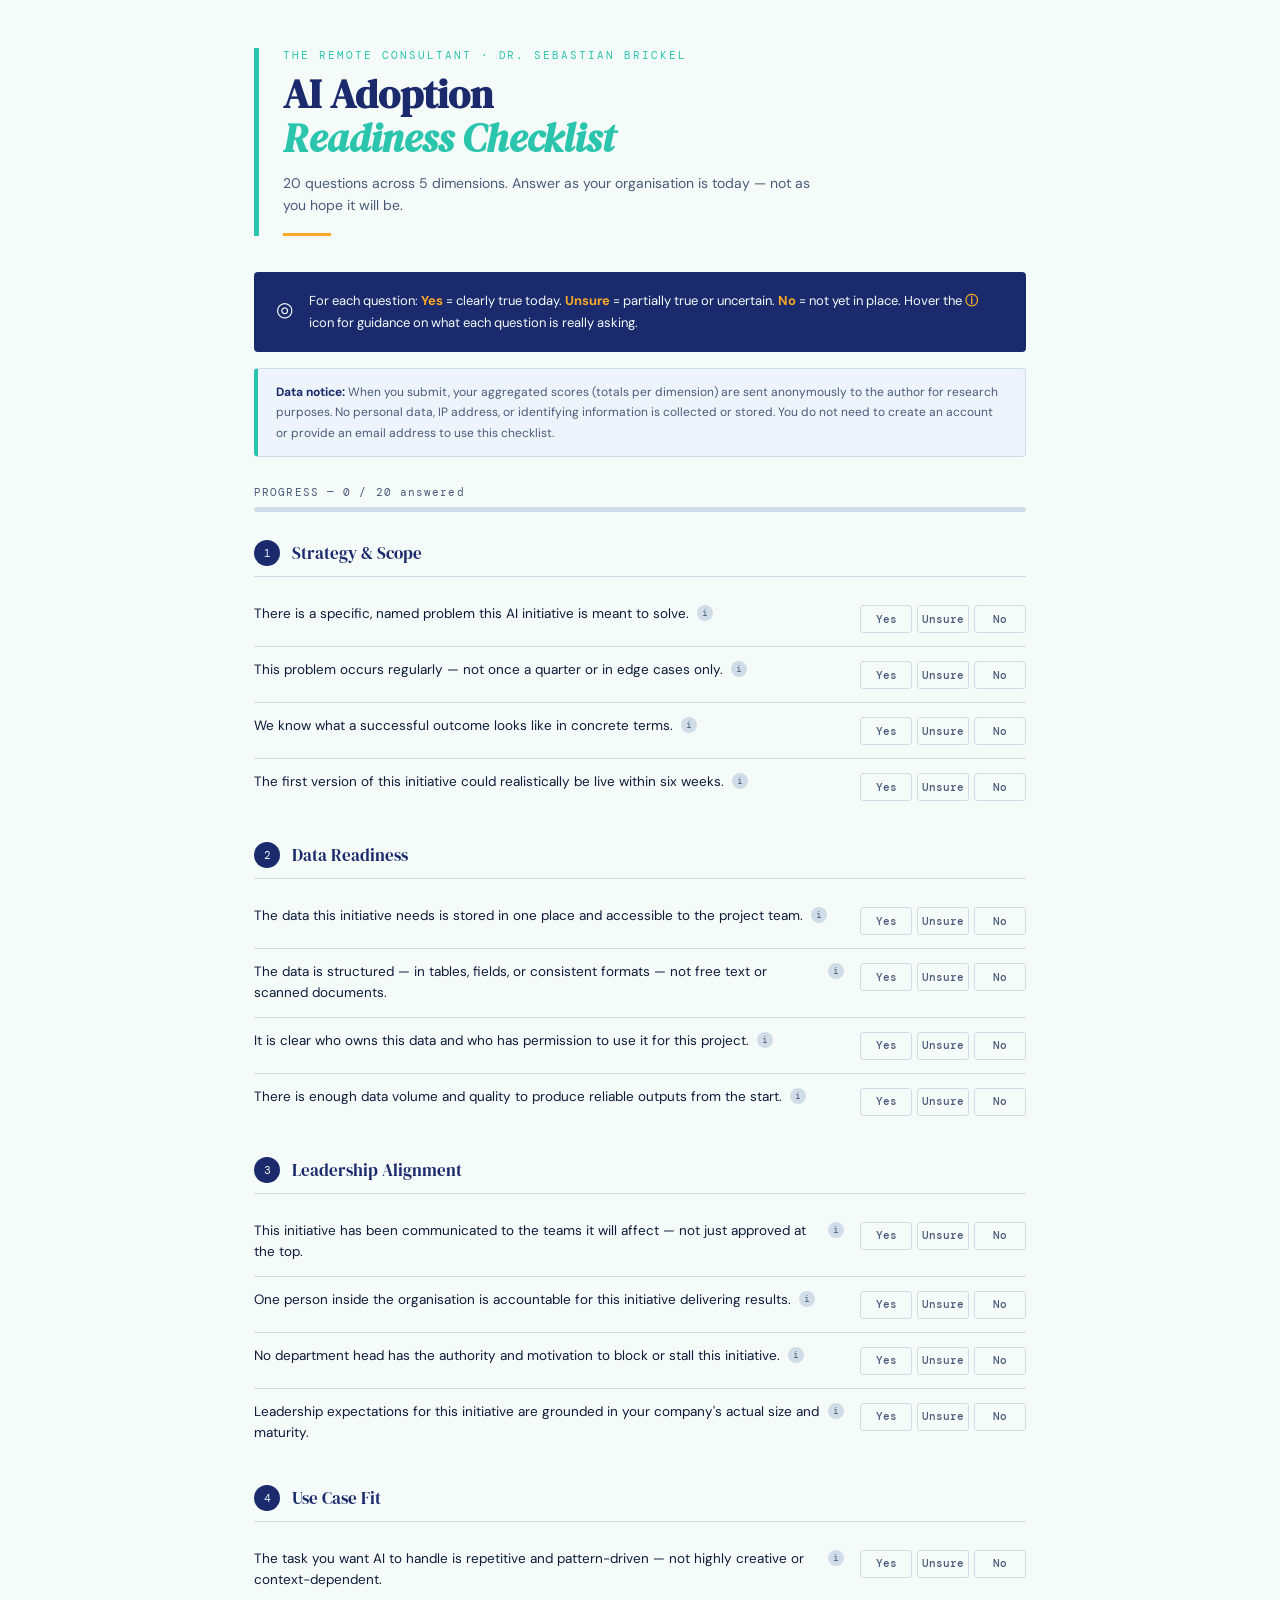
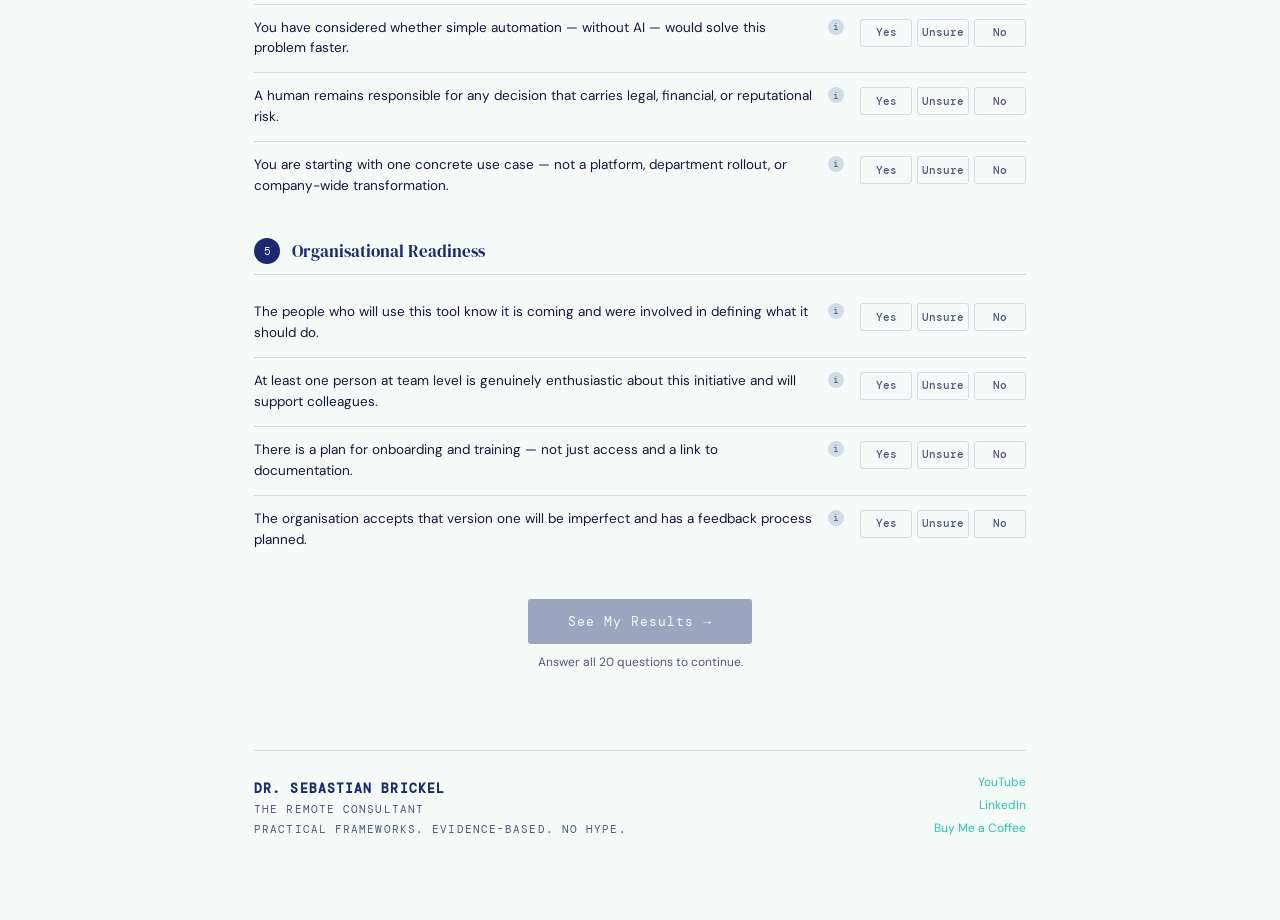
==== checklist.html @ 0814e057 "Update WORKER_URL to point to the deployed worker" ====
<!DOCTYPE html>
<html lang="en">
<head>
<meta charset="UTF-8">
<meta name="viewport" content="width=device-width, initial-scale=1.0">
<title>AI Adoption Readiness Checklist — The Remote Consultant</title>
<link href="https://fonts.googleapis.com/css2?family=DM+Serif+Display:ital@0;1&family=DM+Mono:wght@400;500&family=DM+Sans:wght@300;400;500&display=swap" rel="stylesheet">
<style>
  :root {
    --navy:  #1a2a6c;
    --teal:  #2bc4ad;
    --amber: #f9a826;
    --light: #f5fbf9;
    --ink:   #0f1a3a;
    --mid:   #4a5a7a;
    --rule:  #d0dde8;
  }
  * { box-sizing: border-box; margin: 0; padding: 0; }
  body { font-family: 'DM Sans', sans-serif; background: var(--light); color: var(--ink); min-height: 100vh; }

  .page { max-width: 820px; margin: 0 auto; padding: 48px 24px 80px; }

  header { border-left: 5px solid var(--teal); padding-left: 24px; margin-bottom: 36px; }
  .brand-line { font-family: 'DM Mono', monospace; font-size: 11px; letter-spacing: 0.18em; text-transform: uppercase; color: var(--teal); margin-bottom: 10px; }
  header h1 { font-family: 'DM Serif Display', serif; font-size: clamp(26px, 5vw, 40px); line-height: 1.1; color: var(--navy); margin-bottom: 12px; }
  header h1 em { font-style: italic; color: var(--teal); }
  .subtitle { font-size: 14px; color: var(--mid); line-height: 1.6; max-width: 540px; }
  .header-rule { width: 48px; height: 3px; background: var(--amber); margin-top: 16px; }

  .instructions { background: var(--navy); color: var(--light); border-radius: 4px; padding: 18px 22px; margin-bottom: 16px; font-size: 13px; line-height: 1.7; display: flex; gap: 16px; align-items: flex-start; }
  .instructions .icon { font-size: 20px; flex-shrink: 0; margin-top: 2px; }
  .instructions strong { color: var(--amber); }

  /* Privacy notice */
  .privacy-notice { background: #eef4fb; border: 1px solid var(--rule); border-left: 4px solid var(--teal); border-radius: 4px; padding: 13px 18px; margin-bottom: 28px; font-size: 12px; line-height: 1.7; color: var(--mid); }
  .privacy-notice strong { color: var(--navy); font-size: 12px; }

  .section { margin-bottom: 28px; }
  .section-header { display: flex; align-items: center; gap: 12px; margin-bottom: 14px; padding-bottom: 10px; border-bottom: 1.5px solid var(--rule); }
  .section-number { font-family: 'DM Mono', monospace; font-size: 11px; color: var(--light); background: var(--navy); width: 26px; height: 26px; border-radius: 50%; display: flex; align-items: center; justify-content: center; flex-shrink: 0; }
  .section-title { font-family: 'DM Serif Display', serif; font-size: 17px; color: var(--navy); }

  .item { display: grid; grid-template-columns: 1fr auto; align-items: start; gap: 12px 16px; padding: 13px 0; border-bottom: 1px solid var(--rule); }
  .item:last-child { border-bottom: none; }

  .item-text { font-size: 13.5px; line-height: 1.55; color: var(--ink); display: flex; align-items: flex-start; gap: 8px; }

  .tip-wrap { position: relative; display: inline-flex; flex-shrink: 0; margin-top: 1px; }
  .tip-icon { width: 16px; height: 16px; border-radius: 50%; background: var(--rule); color: var(--mid); font-size: 10px; font-family: 'DM Mono', monospace; display: flex; align-items: center; justify-content: center; cursor: default; flex-shrink: 0; transition: background 0.15s; }
  .tip-icon:hover { background: var(--teal); color: white; }
  .tip-box { display: none; position: absolute; left: 22px; top: -4px; width: 240px; background: var(--ink); color: var(--light); font-size: 12px; line-height: 1.6; padding: 10px 13px; border-radius: 4px; z-index: 10; box-shadow: 0 4px 16px rgba(0,0,0,0.2); }
  .tip-box::before { content: ''; position: absolute; left: -5px; top: 8px; border-width: 5px 5px 5px 0; border-style: solid; border-color: transparent var(--ink) transparent transparent; }
  .tip-wrap:hover .tip-box { display: block; }

  .choice-group { display: flex; gap: 5px; flex-shrink: 0; padding-top: 1px; }
  input[type="radio"] { display: none; }
  .choice-label { display: flex; align-items: center; justify-content: center; width: 52px; height: 28px; border-radius: 3px; border: 1.5px solid var(--rule); cursor: pointer; font-family: 'DM Mono', monospace; font-size: 10.5px; font-weight: 500; color: var(--mid); transition: all 0.12s; user-select: none; }
  .choice-label:hover { border-color: var(--teal); color: var(--teal); }

  input.yes:checked  + .choice-label { background: #e8f8f5; border-color: var(--teal); color: var(--teal); }
  input.maybe:checked + .choice-label { background: #fff8e6; border-color: var(--amber); color: #b87a00; }
  input.no:checked   + .choice-label { background: #fdf0f0; border-color: #e05c5c; color: #c04040; }

  .progress-wrap { margin-bottom: 28px; }
  .progress-label { font-family: 'DM Mono', monospace; font-size: 11px; letter-spacing: 0.1em; color: var(--mid); margin-bottom: 8px; }
  .progress-bar-bg { height: 5px; background: var(--rule); border-radius: 3px; overflow: hidden; }
  .progress-bar { height: 100%; background: linear-gradient(90deg, var(--teal), var(--amber)); border-radius: 3px; transition: width 0.3s ease; width: 0%; }

  .submit-area { margin-top: 36px; text-align: center; }
  .submit-btn { background: var(--navy); color: var(--light); border: none; padding: 14px 40px; border-radius: 3px; font-family: 'DM Mono', monospace; font-size: 13px; letter-spacing: 0.08em; cursor: pointer; transition: background 0.15s; }
  .submit-btn:hover:not(:disabled) { background: var(--teal); }
  .submit-btn:disabled { opacity: 0.4; cursor: not-allowed; }
  .submit-note { font-size: 12px; color: var(--mid); margin-top: 10px; }

  /* Submission status */
  .status-msg { margin-top: 14px; font-size: 12px; font-family: 'DM Mono', monospace; min-height: 18px; }
  .status-msg.ok  { color: var(--teal); }
  .status-msg.err { color: #c04040; }

  footer { margin-top: 48px; padding-top: 20px; border-top: 1px solid var(--rule); display: flex; justify-content: space-between; align-items: flex-end; flex-wrap: wrap; gap: 16px; }
  .footer-brand { font-family: 'DM Mono', monospace; font-size: 11px; letter-spacing: 0.1em; text-transform: uppercase; color: var(--mid); line-height: 1.8; }
  .footer-brand strong { color: var(--navy); font-size: 13px; }
  .footer-links { font-size: 12px; color: var(--mid); text-align: right; line-height: 1.9; }
  .footer-links a { color: var(--teal); text-decoration: none; }
</style>
</head>
<body>
<div class="page">

  <header>
    <div class="brand-line">The Remote Consultant · Dr. Sebastian Brickel</div>
    <h1>AI Adoption<br><em>Readiness Checklist</em></h1>
    <p class="subtitle">20 questions across 5 dimensions. Answer as your organisation is today — not as you hope it will be.</p>
    <div class="header-rule"></div>
  </header>

  <div class="instructions">
    <div class="icon">◎</div>
    <div>
      For each question: <strong>Yes</strong> = clearly true today. <strong>Unsure</strong> = partially true or uncertain. <strong>No</strong> = not yet in place. Hover the <strong>ⓘ</strong> icon for guidance on what each question is really asking.
    </div>
  </div>

  <!-- PRIVACY NOTICE -->
  <div class="privacy-notice">
    <strong>Data notice:</strong> When you submit, your aggregated scores (totals per dimension) are sent anonymously to the author for research purposes. No personal data, IP address, or identifying information is collected or stored. You do not need to create an account or provide an email address to use this checklist.
  </div>

  <div class="progress-wrap">
    <div class="progress-label">PROGRESS — <span id="answered">0</span> / 20 answered</div>
    <div class="progress-bar-bg"><div class="progress-bar" id="prog-bar"></div></div>
  </div>

  <!-- SECTION 1 -->
  <div class="section">
    <div class="section-header">
      <div class="section-number">1</div>
      <div class="section-title">Strategy &amp; Scope</div>
    </div>

    <div class="item">
      <div class="item-text">
        <span>There is a specific, named problem this AI initiative is meant to solve.</span>
        <div class="tip-wrap"><div class="tip-icon">i</div><div class="tip-box">Can someone on your team write it in one sentence right now? If not, the problem is not yet defined — it is a direction. That is not enough to start.</div></div>
      </div>
      <div class="choice-group">
        <input type="radio" class="yes"   name="q0" id="q0y" value="2"><label class="choice-label" for="q0y">Yes</label>
        <input type="radio" class="maybe" name="q0" id="q0m" value="1"><label class="choice-label" for="q0m">Unsure</label>
        <input type="radio" class="no"    name="q0" id="q0n" value="0"><label class="choice-label" for="q0n">No</label>
      </div>
    </div>

    <div class="item">
      <div class="item-text">
        <span>This problem occurs regularly — not once a quarter or in edge cases only.</span>
        <div class="tip-wrap"><div class="tip-icon">i</div><div class="tip-box">AI and automation deliver value through repetition. A problem that appears rarely is not worth the investment of a full initiative.</div></div>
      </div>
      <div class="choice-group">
        <input type="radio" class="yes"   name="q1" id="q1y" value="2"><label class="choice-label" for="q1y">Yes</label>
        <input type="radio" class="maybe" name="q1" id="q1m" value="1"><label class="choice-label" for="q1m">Unsure</label>
        <input type="radio" class="no"    name="q1" id="q1n" value="0"><label class="choice-label" for="q1n">No</label>
      </div>
    </div>

    <div class="item">
      <div class="item-text">
        <span>We know what a successful outcome looks like in concrete terms.</span>
        <div class="tip-wrap"><div class="tip-icon">i</div><div class="tip-box">Not "better" or "faster" — something measurable. Time saved per week, error rate reduced, response time cut by X. If you cannot measure it, you cannot manage it.</div></div>
      </div>
      <div class="choice-group">
        <input type="radio" class="yes"   name="q2" id="q2y" value="2"><label class="choice-label" for="q2y">Yes</label>
        <input type="radio" class="maybe" name="q2" id="q2m" value="1"><label class="choice-label" for="q2m">Unsure</label>
        <input type="radio" class="no"    name="q2" id="q2n" value="0"><label class="choice-label" for="q2n">No</label>
      </div>
    </div>

    <div class="item">
      <div class="item-text">
        <span>The first version of this initiative could realistically be live within six weeks.</span>
        <div class="tip-wrap"><div class="tip-icon">i</div><div class="tip-box">If the plan requires months before anything goes live, the scope is too large. A working MVP in six weeks is a discipline test, not a technical one.</div></div>
      </div>
      <div class="choice-group">
        <input type="radio" class="yes"   name="q3" id="q3y" value="2"><label class="choice-label" for="q3y">Yes</label>
        <input type="radio" class="maybe" name="q3" id="q3m" value="1"><label class="choice-label" for="q3m">Unsure</label>
        <input type="radio" class="no"    name="q3" id="q3n" value="0"><label class="choice-label" for="q3n">No</label>
      </div>
    </div>
  </div>

  <!-- SECTION 2 -->
  <div class="section">
    <div class="section-header">
      <div class="section-number">2</div>
      <div class="section-title">Data Readiness</div>
    </div>

    <div class="item">
      <div class="item-text">
        <span>The data this initiative needs is stored in one place and accessible to the project team.</span>
        <div class="tip-wrap"><div class="tip-icon">i</div><div class="tip-box">If the data lives across five departments, three tools, and two email inboxes — it is not accessible. Centralisation is a prerequisite, not an afterthought.</div></div>
      </div>
      <div class="choice-group">
        <input type="radio" class="yes"   name="q4" id="q4y" value="2"><label class="choice-label" for="q4y">Yes</label>
        <input type="radio" class="maybe" name="q4" id="q4m" value="1"><label class="choice-label" for="q4m">Unsure</label>
        <input type="radio" class="no"    name="q4" id="q4n" value="0"><label class="choice-label" for="q4n">No</label>
      </div>
    </div>

    <div class="item">
      <div class="item-text">
        <span>The data is structured — in tables, fields, or consistent formats — not free text or scanned documents.</span>
        <div class="tip-wrap"><div class="tip-icon">i</div><div class="tip-box">Unstructured data (PDFs, emails, handwritten notes) can be used, but requires significant preparation work before it is useful to any AI system.</div></div>
      </div>
      <div class="choice-group">
        <input type="radio" class="yes"   name="q5" id="q5y" value="2"><label class="choice-label" for="q5y">Yes</label>
        <input type="radio" class="maybe" name="q5" id="q5m" value="1"><label class="choice-label" for="q5m">Unsure</label>
        <input type="radio" class="no"    name="q5" id="q5n" value="0"><label class="choice-label" for="q5n">No</label>
      </div>
    </div>

    <div class="item">
      <div class="item-text">
        <span>It is clear who owns this data and who has permission to use it for this project.</span>
        <div class="tip-wrap"><div class="tip-icon">i</div><div class="tip-box">Data ownership disputes mid-project are a common cause of delays. If nobody knows who to ask for access, assume it is not ready.</div></div>
      </div>
      <div class="choice-group">
        <input type="radio" class="yes"   name="q6" id="q6y" value="2"><label class="choice-label" for="q6y">Yes</label>
        <input type="radio" class="maybe" name="q6" id="q6m" value="1"><label class="choice-label" for="q6m">Unsure</label>
        <input type="radio" class="no"    name="q6" id="q6n" value="0"><label class="choice-label" for="q6n">No</label>
      </div>
    </div>

    <div class="item">
      <div class="item-text">
        <span>There is enough data volume and quality to produce reliable outputs from the start.</span>
        <div class="tip-wrap"><div class="tip-icon">i</div><div class="tip-box">Ten records are not enough. If the dataset is thin or full of inconsistencies, outputs will be unreliable — and adoption will fail faster than the technology.</div></div>
      </div>
      <div class="choice-group">
        <input type="radio" class="yes"   name="q7" id="q7y" value="2"><label class="choice-label" for="q7y">Yes</label>
        <input type="radio" class="maybe" name="q7" id="q7m" value="1"><label class="choice-label" for="q7m">Unsure</label>
        <input type="radio" class="no"    name="q7" id="q7n" value="0"><label class="choice-label" for="q7n">No</label>
      </div>
    </div>
  </div>

  <!-- SECTION 3 -->
  <div class="section">
    <div class="section-header">
      <div class="section-number">3</div>
      <div class="section-title">Leadership Alignment</div>
    </div>

    <div class="item">
      <div class="item-text">
        <span>This initiative has been communicated to the teams it will affect — not just approved at the top.</span>
        <div class="tip-wrap"><div class="tip-icon">i</div><div class="tip-box">A leadership decision that never reaches the people affected is not a decision — it is a plan. Communication down the chain is where most AI initiatives silently die.</div></div>
      </div>
      <div class="choice-group">
        <input type="radio" class="yes"   name="q8" id="q8y" value="2"><label class="choice-label" for="q8y">Yes</label>
        <input type="radio" class="maybe" name="q8" id="q8m" value="1"><label class="choice-label" for="q8m">Unsure</label>
        <input type="radio" class="no"    name="q8" id="q8n" value="0"><label class="choice-label" for="q8n">No</label>
      </div>
    </div>

    <div class="item">
      <div class="item-text">
        <span>One person inside the organisation is accountable for this initiative delivering results.</span>
        <div class="tip-wrap"><div class="tip-icon">i</div><div class="tip-box">Shared ownership is no ownership. If everyone is responsible, nobody is. Name the person — if you cannot, that is your answer.</div></div>
      </div>
      <div class="choice-group">
        <input type="radio" class="yes"   name="q9" id="q9y" value="2"><label class="choice-label" for="q9y">Yes</label>
        <input type="radio" class="maybe" name="q9" id="q9m" value="1"><label class="choice-label" for="q9m">Unsure</label>
        <input type="radio" class="no"    name="q9" id="q9n" value="0"><label class="choice-label" for="q9n">No</label>
      </div>
    </div>

    <div class="item">
      <div class="item-text">
        <span>No department head has the authority and motivation to block or stall this initiative.</span>
        <div class="tip-wrap"><div class="tip-icon">i</div><div class="tip-box">One resistant manager with enough influence can outlast any consultant or project timeline. This is not a technology problem — it is a political one.</div></div>
      </div>
      <div class="choice-group">
        <input type="radio" class="yes"   name="q10" id="q10y" value="2"><label class="choice-label" for="q10y">Yes</label>
        <input type="radio" class="maybe" name="q10" id="q10m" value="1"><label class="choice-label" for="q10m">Unsure</label>
        <input type="radio" class="no"    name="q10" id="q10n" value="0"><label class="choice-label" for="q10n">No</label>
      </div>
    </div>

    <div class="item">
      <div class="item-text">
        <span>Leadership expectations for this initiative are grounded in your company's actual size and maturity.</span>
        <div class="tip-wrap"><div class="tip-icon">i</div><div class="tip-box">A 30-person company does not need a Silicon Valley AI platform. Misaligned expectations are the fastest way to declare a working initiative a failure.</div></div>
      </div>
      <div class="choice-group">
        <input type="radio" class="yes"   name="q11" id="q11y" value="2"><label class="choice-label" for="q11y">Yes</label>
        <input type="radio" class="maybe" name="q11" id="q11m" value="1"><label class="choice-label" for="q11m">Unsure</label>
        <input type="radio" class="no"    name="q11" id="q11n" value="0"><label class="choice-label" for="q11n">No</label>
      </div>
    </div>
  </div>

  <!-- SECTION 4 -->
  <div class="section">
    <div class="section-header">
      <div class="section-number">4</div>
      <div class="section-title">Use Case Fit</div>
    </div>

    <div class="item">
      <div class="item-text">
        <span>The task you want AI to handle is repetitive and pattern-driven — not highly creative or context-dependent.</span>
        <div class="tip-wrap"><div class="tip-icon">i</div><div class="tip-box">AI performs well on tasks it has seen many times. Writing personalised outreach emails, summarising documents, classifying support tickets — these work. Unique strategic decisions do not.</div></div>
      </div>
      <div class="choice-group">
        <input type="radio" class="yes"   name="q12" id="q12y" value="2"><label class="choice-label" for="q12y">Yes</label>
        <input type="radio" class="maybe" name="q12" id="q12m" value="1"><label class="choice-label" for="q12m">Unsure</label>
        <input type="radio" class="no"    name="q12" id="q12n" value="0"><label class="choice-label" for="q12n">No</label>
      </div>
    </div>

    <div class="item">
      <div class="item-text">
        <span>You have considered whether simple automation — without AI — would solve this problem faster.</span>
        <div class="tip-wrap"><div class="tip-icon">i</div><div class="tip-box">Most operational problems in SMEs are automation problems, not AI problems. If every click in a process is predictable, you do not need a language model — you need a workflow.</div></div>
      </div>
      <div class="choice-group">
        <input type="radio" class="yes"   name="q13" id="q13y" value="2"><label class="choice-label" for="q13y">Yes</label>
        <input type="radio" class="maybe" name="q13" id="q13m" value="1"><label class="choice-label" for="q13m">Unsure</label>
        <input type="radio" class="no"    name="q13" id="q13n" value="0"><label class="choice-label" for="q13n">No</label>
      </div>
    </div>

    <div class="item">
      <div class="item-text">
        <span>A human remains responsible for any decision that carries legal, financial, or reputational risk.</span>
        <div class="tip-wrap"><div class="tip-icon">i</div><div class="tip-box">AI can assist, draft, and surface options. It should not be the final decision-maker on anything with real consequences. Human-in-the-loop is not a limitation — it is the design.</div></div>
      </div>
      <div class="choice-group">
        <input type="radio" class="yes"   name="q14" id="q14y" value="2"><label class="choice-label" for="q14y">Yes</label>
        <input type="radio" class="maybe" name="q14" id="q14m" value="1"><label class="choice-label" for="q14m">Unsure</label>
        <input type="radio" class="no"    name="q14" id="q14n" value="0"><label class="choice-label" for="q14n">No</label>
      </div>
    </div>

    <div class="item">
      <div class="item-text">
        <span>You are starting with one concrete use case — not a platform, department rollout, or company-wide transformation.</span>
        <div class="tip-wrap"><div class="tip-icon">i</div><div class="tip-box">The most successful AI adoptions start with something embarrassingly small. One use case, one team, one workflow. Prove it works, then scale.</div></div>
      </div>
      <div class="choice-group">
        <input type="radio" class="yes"   name="q15" id="q15y" value="2"><label class="choice-label" for="q15y">Yes</label>
        <input type="radio" class="maybe" name="q15" id="q15m" value="1"><label class="choice-label" for="q15m">Unsure</label>
        <input type="radio" class="no"    name="q15" id="q15n" value="0"><label class="choice-label" for="q15n">No</label>
      </div>
    </div>
  </div>

  <!-- SECTION 5 -->
  <div class="section">
    <div class="section-header">
      <div class="section-number">5</div>
      <div class="section-title">Organisational Readiness</div>
    </div>

    <div class="item">
      <div class="item-text">
        <span>The people who will use this tool know it is coming and were involved in defining what it should do.</span>
        <div class="tip-wrap"><div class="tip-icon">i</div><div class="tip-box">Surprise deployments fail. People adopt tools they helped shape. Even a single conversation with end users before build starts changes the outcome.</div></div>
      </div>
      <div class="choice-group">
        <input type="radio" class="yes"   name="q16" id="q16y" value="2"><label class="choice-label" for="q16y">Yes</label>
        <input type="radio" class="maybe" name="q16" id="q16m" value="1"><label class="choice-label" for="q16m">Unsure</label>
        <input type="radio" class="no"    name="q16" id="q16n" value="0"><label class="choice-label" for="q16n">No</label>
      </div>
    </div>

    <div class="item">
      <div class="item-text">
        <span>At least one person at team level is genuinely enthusiastic about this initiative and will support colleagues.</span>
        <div class="tip-wrap"><div class="tip-icon">i</div><div class="tip-box">An internal advocate — someone who is not management but believes in it — is the single strongest predictor of adoption success. Without one, uptake stalls the moment the consultant leaves.</div></div>
      </div>
      <div class="choice-group">
        <input type="radio" class="yes"   name="q17" id="q17y" value="2"><label class="choice-label" for="q17y">Yes</label>
        <input type="radio" class="maybe" name="q17" id="q17m" value="1"><label class="choice-label" for="q17m">Unsure</label>
        <input type="radio" class="no"    name="q17" id="q17n" value="0"><label class="choice-label" for="q17n">No</label>
      </div>
    </div>

    <div class="item">
      <div class="item-text">
        <span>There is a plan for onboarding and training — not just access and a link to documentation.</span>
        <div class="tip-wrap"><div class="tip-icon">i</div><div class="tip-box">A tool without training is a tool that will not be used. Even a 30-minute walkthrough with a follow-up session doubles adoption rates compared to self-service rollouts.</div></div>
      </div>
      <div class="choice-group">
        <input type="radio" class="yes"   name="q18" id="q18y" value="2"><label class="choice-label" for="q18y">Yes</label>
        <input type="radio" class="maybe" name="q18" id="q18m" value="1"><label class="choice-label" for="q18m">Unsure</label>
        <input type="radio" class="no"    name="q18" id="q18n" value="0"><label class="choice-label" for="q18n">No</label>
      </div>
    </div>

    <div class="item">
      <div class="item-text">
        <span>The organisation accepts that version one will be imperfect and has a feedback process planned.</span>
        <div class="tip-wrap"><div class="tip-icon">i</div><div class="tip-box">Organisations that expect perfection from launch kill their own initiatives. A structured feedback loop from week one is not optional — it is how the system improves.</div></div>
      </div>
      <div class="choice-group">
        <input type="radio" class="yes"   name="q19" id="q19y" value="2"><label class="choice-label" for="q19y">Yes</label>
        <input type="radio" class="maybe" name="q19" id="q19m" value="1"><label class="choice-label" for="q19m">Unsure</label>
        <input type="radio" class="no"    name="q19" id="q19n" value="0"><label class="choice-label" for="q19n">No</label>
      </div>
    </div>
  </div>

  <!-- SUBMIT -->
  <div class="submit-area">
    <button class="submit-btn" id="submit-btn" disabled onclick="submitResults()">See My Results →</button>
    <div class="submit-note" id="submit-note">Answer all 20 questions to continue.</div>
    <div class="status-msg" id="status-msg"></div>
  </div>

  <footer>
    <div class="footer-brand">
      <strong>Dr. Sebastian Brickel</strong><br>
      The Remote Consultant<br>
      Practical frameworks. Evidence-based. No hype.
    </div>
    <div class="footer-links">
      <a href="https://www.youtube.com/@TheRemoteConsultantSebastian?sub_confirmation=1">YouTube</a><br>
      <a href="https://linkedin.com/in/sebastian-brickel">LinkedIn</a><br>
      <a href="https://buymeacoffee.com/RemoteConsultantSebastian">Buy Me a Coffee</a>
    </div>
  </footer>
</div>

<script>
  // ---------------------------------------------------------------
  // CONFIGURATION — update WORKER_URL once your Worker is deployed
  // ---------------------------------------------------------------
  const WORKER_URL = "https://sweet-sun-fce2.sebastian-brickel.workers.dev/submit-checklist";

  const TOTAL = 20;

  function countAnswered() {
    let n = 0;
    for (let i = 0; i < TOTAL; i++) {
      if (document.querySelector(`input[name="q${i}"]:checked`)) n++;
    }
    return n;
  }

  function updateProgress() {
    const n = countAnswered();
    document.getElementById('answered').textContent = n;
    document.getElementById('prog-bar').style.width = `${(n/TOTAL)*100}%`;
    const btn = document.getElementById('submit-btn');
    const note = document.getElementById('submit-note');
    if (n === TOTAL) {
      btn.disabled = false;
      note.textContent = 'All questions answered. Ready to see your results.';
    } else {
      btn.disabled = true;
      note.textContent = `Answer all 20 questions to continue. (${TOTAL - n} remaining)`;
    }
  }

  async function submitResults() {
    const btn = document.getElementById('submit-btn');
    const statusEl = document.getElementById('status-msg');

    // Collect scores
    let total = 0;
    let dims = [0, 0, 0, 0, 0];
    const ranges = [[0,3],[4,7],[8,11],[12,15],[16,19]];

    for (let i = 0; i < TOTAL; i++) {
      const el = document.querySelector(`input[name="q${i}"]:checked`);
      const val = el ? parseInt(el.value) : 0;
      total += val;
      for (let s = 0; s < ranges.length; s++) {
        if (i >= ranges[s][0] && i <= ranges[s][1]) dims[s] += val;
      }
    }

    // Fire-and-forget to Odoo via Worker — do not block navigation
    btn.disabled = true;
    statusEl.textContent = "";

    fetch(WORKER_URL, {
      method: "POST",
      headers: { "Content-Type": "application/json" },
      body: JSON.stringify({ total, dimensions: dims }),
      keepalive: true,   // ensures request completes even if page navigates away
    }).catch(() => {}); // silent fail — user experience unaffected

    // Navigate to results immediately regardless of submission outcome
    const params = new URLSearchParams({ total, d: dims.join(',') });
    window.location.href = `results.html?${params.toString()}`;
  }

  document.querySelectorAll('input[type="radio"]').forEach(r => r.addEventListener('change', updateProgress));
</script>
</body>
</html>
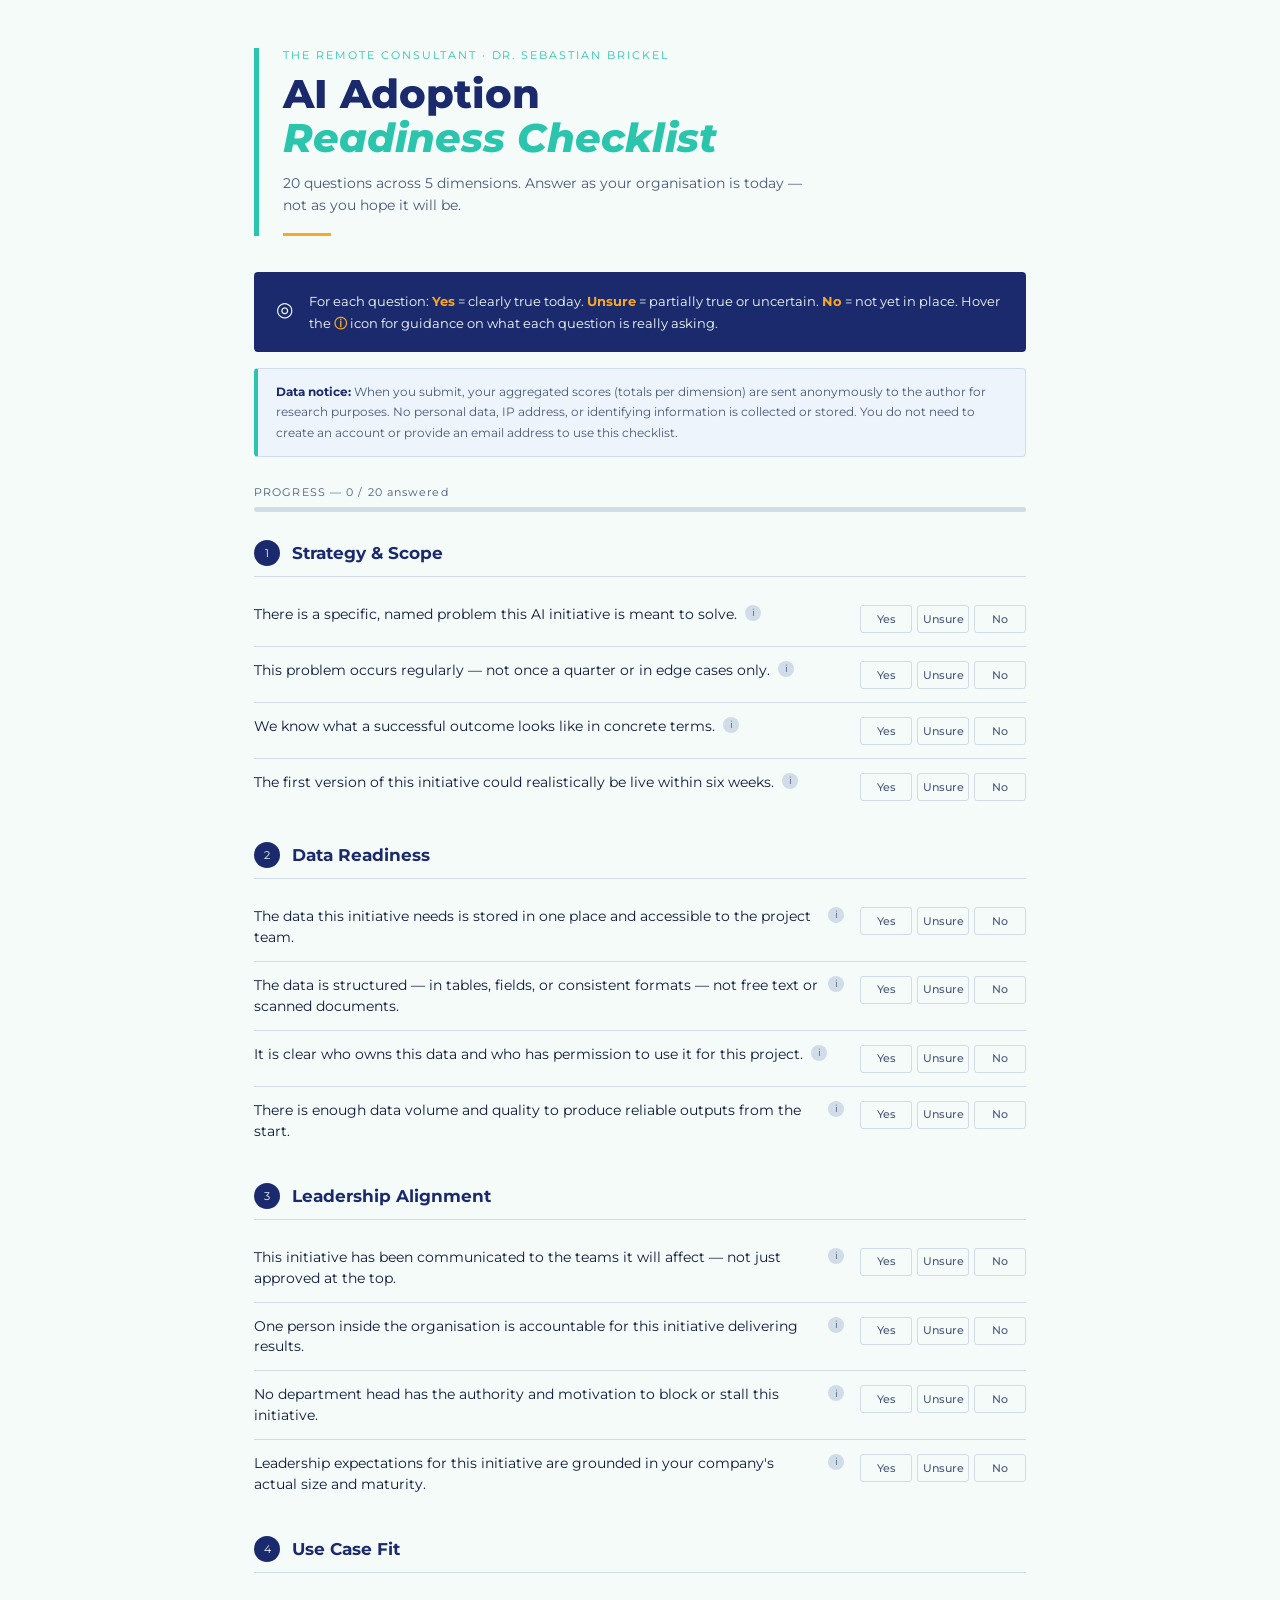
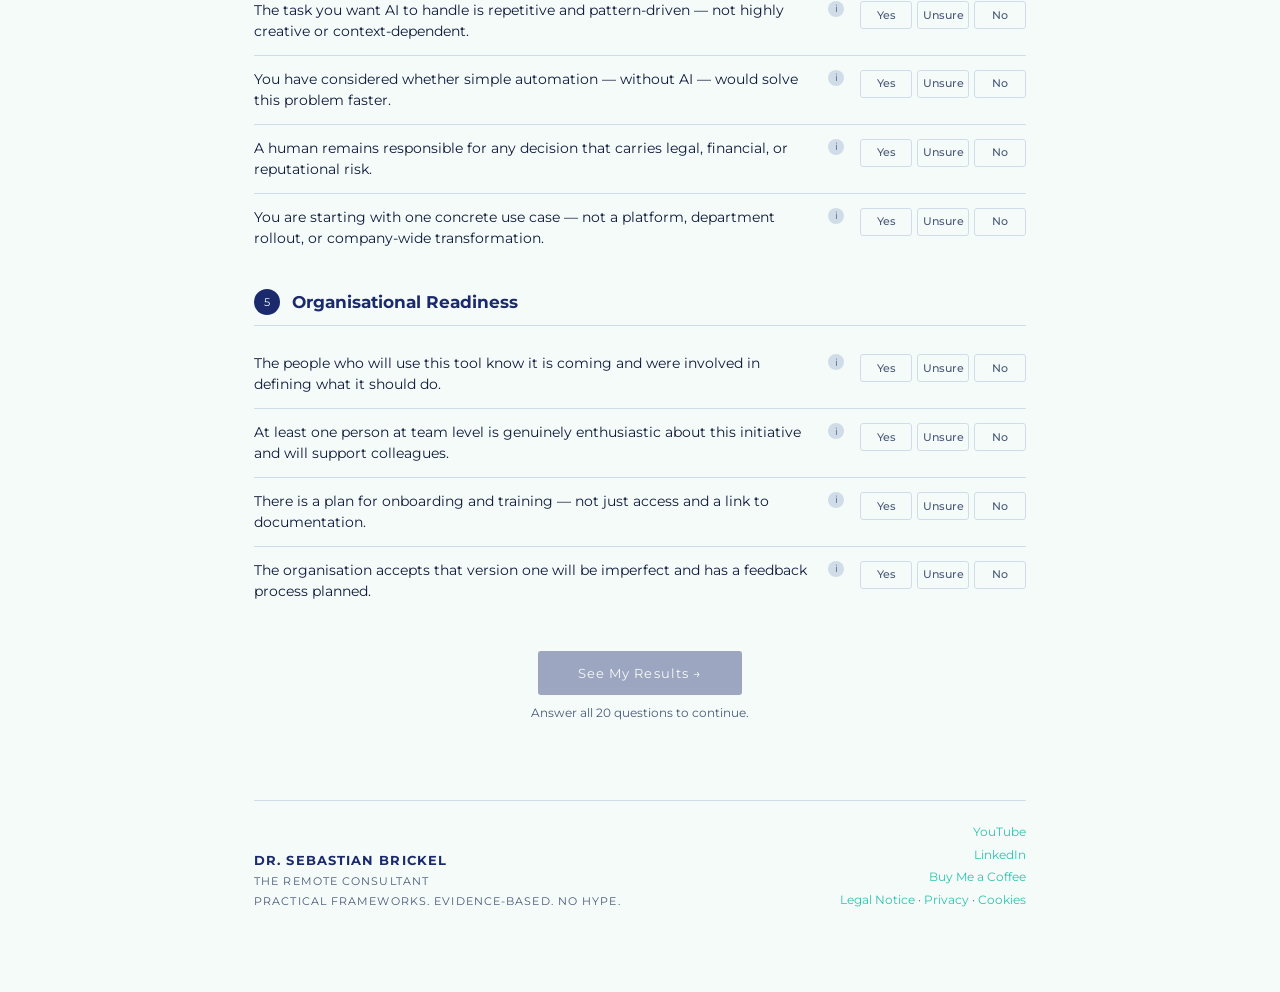
==== commit 3005ce83: "Add files via upload" ====
--- a/checklist.html
+++ b/checklist.html
@@ -3,8 +3,16 @@
 <head>
 <meta charset="UTF-8">
 <meta name="viewport" content="width=device-width, initial-scale=1.0">
+  <link rel="icon" type="image/png" href="images/favicon.png">
 <title>AI Adoption Readiness Checklist — The Remote Consultant</title>
-<link href="https://fonts.googleapis.com/css2?family=DM+Serif+Display:ital@0;1&family=DM+Mono:wght@400;500&family=DM+Sans:wght@300;400;500&display=swap" rel="stylesheet">
+<meta name="description" content="Free AI Adoption Readiness Checklist by Dr. Sebastian Brickel: 20 questions across 5 dimensions. Find out where your organisation stands before committing time and budget. No email required.">
+<meta property="og:title" content="AI Adoption Readiness Checklist — The Remote Consultant">
+<meta property="og:description" content="20 questions, 5 dimensions, under 5 minutes. Find out if your organisation is ready for AI — no email required.">
+<meta property="og:image" content="https://sbrickel.github.io/images/profile.jpg">
+<meta property="og:url" content="https://sbrickel.github.io/checklist.html">
+<meta property="og:type" content="website">
+<meta name="twitter:card" content="summary">
+<link href="https://fonts.googleapis.com/css2?family=Montserrat:wght@300;400;500;600;800&display=swap" rel="stylesheet">
 <style>
   :root {
     --navy:  #1a2a6c;
@@ -16,13 +24,13 @@
     --rule:  #d0dde8;
   }
   * { box-sizing: border-box; margin: 0; padding: 0; }
-  body { font-family: 'DM Sans', sans-serif; background: var(--light); color: var(--ink); min-height: 100vh; }
+  body { font-family: 'Montserrat', 'Helvetica Neue', Arial, sans-serif; background: var(--light); color: var(--ink); min-height: 100vh; }
 
   .page { max-width: 820px; margin: 0 auto; padding: 48px 24px 80px; }
 
   header { border-left: 5px solid var(--teal); padding-left: 24px; margin-bottom: 36px; }
-  .brand-line { font-family: 'DM Mono', monospace; font-size: 11px; letter-spacing: 0.18em; text-transform: uppercase; color: var(--teal); margin-bottom: 10px; }
-  header h1 { font-family: 'DM Serif Display', serif; font-size: clamp(26px, 5vw, 40px); line-height: 1.1; color: var(--navy); margin-bottom: 12px; }
+  .brand-line { font-family: 'Montserrat', 'Helvetica Neue', Arial, sans-serif; font-size: 11px; letter-spacing: 0.18em; text-transform: uppercase; color: var(--teal); margin-bottom: 10px; }
+  header h1 { font-family: 'Montserrat', 'Helvetica Neue', Arial, sans-serif; font-weight: 800; font-size: clamp(26px, 5vw, 40px); line-height: 1.1; color: var(--navy); margin-bottom: 12px; }
   header h1 em { font-style: italic; color: var(--teal); }
   .subtitle { font-size: 14px; color: var(--mid); line-height: 1.6; max-width: 540px; }
   .header-rule { width: 48px; height: 3px; background: var(--amber); margin-top: 16px; }
@@ -37,8 +45,8 @@
 
   .section { margin-bottom: 28px; }
   .section-header { display: flex; align-items: center; gap: 12px; margin-bottom: 14px; padding-bottom: 10px; border-bottom: 1.5px solid var(--rule); }
-  .section-number { font-family: 'DM Mono', monospace; font-size: 11px; color: var(--light); background: var(--navy); width: 26px; height: 26px; border-radius: 50%; display: flex; align-items: center; justify-content: center; flex-shrink: 0; }
-  .section-title { font-family: 'DM Serif Display', serif; font-size: 17px; color: var(--navy); }
+  .section-number { font-family: 'Montserrat', 'Helvetica Neue', Arial, sans-serif; font-size: 11px; color: var(--light); background: var(--navy); width: 26px; height: 26px; border-radius: 50%; display: flex; align-items: center; justify-content: center; flex-shrink: 0; }
+  .section-title { font-family: 'Montserrat', 'Helvetica Neue', Arial, sans-serif; font-weight: 700; font-size: 17px; color: var(--navy); }
 
   .item { display: grid; grid-template-columns: 1fr auto; align-items: start; gap: 12px 16px; padding: 13px 0; border-bottom: 1px solid var(--rule); }
   .item:last-child { border-bottom: none; }
@@ -46,39 +54,49 @@
   .item-text { font-size: 13.5px; line-height: 1.55; color: var(--ink); display: flex; align-items: flex-start; gap: 8px; }
 
   .tip-wrap { position: relative; display: inline-flex; flex-shrink: 0; margin-top: 1px; }
-  .tip-icon { width: 16px; height: 16px; border-radius: 50%; background: var(--rule); color: var(--mid); font-size: 10px; font-family: 'DM Mono', monospace; display: flex; align-items: center; justify-content: center; cursor: default; flex-shrink: 0; transition: background 0.15s; }
+  .tip-icon { width: 16px; height: 16px; border-radius: 50%; background: var(--rule); color: var(--mid); font-size: 10px; font-family: 'Montserrat', 'Helvetica Neue', Arial, sans-serif; display: flex; align-items: center; justify-content: center; cursor: default; flex-shrink: 0; transition: background 0.15s; }
   .tip-icon:hover { background: var(--teal); color: white; }
   .tip-box { display: none; position: absolute; left: 22px; top: -4px; width: 240px; background: var(--ink); color: var(--light); font-size: 12px; line-height: 1.6; padding: 10px 13px; border-radius: 4px; z-index: 10; box-shadow: 0 4px 16px rgba(0,0,0,0.2); }
   .tip-box::before { content: ''; position: absolute; left: -5px; top: 8px; border-width: 5px 5px 5px 0; border-style: solid; border-color: transparent var(--ink) transparent transparent; }
-  .tip-wrap:hover .tip-box { display: block; }
+  .tip-wrap:hover .tip-box, .tip-wrap.open .tip-box { display: block; }
+  @media (max-width: 700px) {
+    .tip-box { left: auto; right: -8px; top: 24px; width: min(260px, 78vw); }
+    .tip-box::before { display: none; }
+  }
 
   .choice-group { display: flex; gap: 5px; flex-shrink: 0; padding-top: 1px; }
   input[type="radio"] { display: none; }
-  .choice-label { display: flex; align-items: center; justify-content: center; width: 52px; height: 28px; border-radius: 3px; border: 1.5px solid var(--rule); cursor: pointer; font-family: 'DM Mono', monospace; font-size: 10.5px; font-weight: 500; color: var(--mid); transition: all 0.12s; user-select: none; }
+  .choice-label { display: flex; align-items: center; justify-content: center; width: 52px; height: 28px; border-radius: 3px; border: 1.5px solid var(--rule); cursor: pointer; font-family: 'Montserrat', 'Helvetica Neue', Arial, sans-serif; font-size: 10.5px; font-weight: 500; color: var(--mid); transition: all 0.12s; user-select: none; }
   .choice-label:hover { border-color: var(--teal); color: var(--teal); }
 
   input.yes:checked  + .choice-label { background: #e8f8f5; border-color: var(--teal); color: var(--teal); }
   input.maybe:checked + .choice-label { background: #fff8e6; border-color: var(--amber); color: #b87a00; }
   input.no:checked   + .choice-label { background: #fdf0f0; border-color: #e05c5c; color: #c04040; }
 
+
+  @media (max-width: 560px) {
+    .item { grid-template-columns: 1fr; gap: 10px; }
+    .choice-group { justify-content: flex-start; }
+    .choice-label { width: 72px; height: 40px; font-size: 12px; }
+  }
   .progress-wrap { margin-bottom: 28px; }
-  .progress-label { font-family: 'DM Mono', monospace; font-size: 11px; letter-spacing: 0.1em; color: var(--mid); margin-bottom: 8px; }
+  .progress-label { font-family: 'Montserrat', 'Helvetica Neue', Arial, sans-serif; font-size: 11px; letter-spacing: 0.1em; color: var(--mid); margin-bottom: 8px; }
   .progress-bar-bg { height: 5px; background: var(--rule); border-radius: 3px; overflow: hidden; }
   .progress-bar { height: 100%; background: linear-gradient(90deg, var(--teal), var(--amber)); border-radius: 3px; transition: width 0.3s ease; width: 0%; }
 
   .submit-area { margin-top: 36px; text-align: center; }
-  .submit-btn { background: var(--navy); color: var(--light); border: none; padding: 14px 40px; border-radius: 3px; font-family: 'DM Mono', monospace; font-size: 13px; letter-spacing: 0.08em; cursor: pointer; transition: background 0.15s; }
+  .submit-btn { background: var(--navy); color: var(--light); border: none; padding: 14px 40px; border-radius: 3px; font-family: 'Montserrat', 'Helvetica Neue', Arial, sans-serif; font-size: 13px; letter-spacing: 0.08em; cursor: pointer; transition: background 0.15s; }
   .submit-btn:hover:not(:disabled) { background: var(--teal); }
   .submit-btn:disabled { opacity: 0.4; cursor: not-allowed; }
   .submit-note { font-size: 12px; color: var(--mid); margin-top: 10px; }
 
   /* Submission status */
-  .status-msg { margin-top: 14px; font-size: 12px; font-family: 'DM Mono', monospace; min-height: 18px; }
+  .status-msg { margin-top: 14px; font-size: 12px; font-family: 'Montserrat', 'Helvetica Neue', Arial, sans-serif; min-height: 18px; }
   .status-msg.ok  { color: var(--teal); }
   .status-msg.err { color: #c04040; }
 
   footer { margin-top: 48px; padding-top: 20px; border-top: 1px solid var(--rule); display: flex; justify-content: space-between; align-items: flex-end; flex-wrap: wrap; gap: 16px; }
-  .footer-brand { font-family: 'DM Mono', monospace; font-size: 11px; letter-spacing: 0.1em; text-transform: uppercase; color: var(--mid); line-height: 1.8; }
+  .footer-brand { font-family: 'Montserrat', 'Helvetica Neue', Arial, sans-serif; font-size: 11px; letter-spacing: 0.1em; text-transform: uppercase; color: var(--mid); line-height: 1.8; }
   .footer-brand strong { color: var(--navy); font-size: 13px; }
   .footer-links { font-size: 12px; color: var(--mid); text-align: right; line-height: 1.9; }
   .footer-links a { color: var(--teal); text-decoration: none; }
@@ -407,7 +425,8 @@
     <div class="footer-links">
       <a href="https://www.youtube.com/@TheRemoteConsultantSebastian?sub_confirmation=1">YouTube</a><br>
       <a href="https://linkedin.com/in/sebastian-brickel">LinkedIn</a><br>
-      <a href="https://buymeacoffee.com/RemoteConsultantSebastian">Buy Me a Coffee</a>
+      <a href="https://buymeacoffee.com/RemoteConsultantSebastian">Buy Me a Coffee</a><br>
+      <a href="legal.html">Legal Notice</a> &middot; <a href="privacy.html">Privacy</a> &middot; <a href="cookies.html">Cookies</a>
     </div>
   </footer>
 </div>
@@ -478,6 +497,24 @@
   }
 
   document.querySelectorAll('input[type="radio"]').forEach(r => r.addEventListener('change', updateProgress));
+
+  // Tap-to-toggle tooltips (hover has no equivalent on touch screens)
+  document.querySelectorAll('.tip-wrap').forEach(wrap => {
+    const icon = wrap.querySelector('.tip-icon');
+    icon.setAttribute('role', 'button');
+    icon.setAttribute('tabindex', '0');
+    icon.setAttribute('aria-label', 'Show guidance for this question');
+    function toggle(e) {
+      e.stopPropagation();
+      const wasOpen = wrap.classList.contains('open');
+      document.querySelectorAll('.tip-wrap.open').forEach(w => w.classList.remove('open'));
+      if (!wasOpen) wrap.classList.add('open');
+    }
+    icon.addEventListener('click', toggle);
+    icon.addEventListener('keydown', e => { if (e.key === 'Enter' || e.key === ' ') { e.preventDefault(); toggle(e); } });
+  });
+  document.addEventListener('click', () => document.querySelectorAll('.tip-wrap.open').forEach(w => w.classList.remove('open')));
+  document.addEventListener('keydown', e => { if (e.key === 'Escape') document.querySelectorAll('.tip-wrap.open').forEach(w => w.classList.remove('open')); });
 </script>
 </body>
 </html>
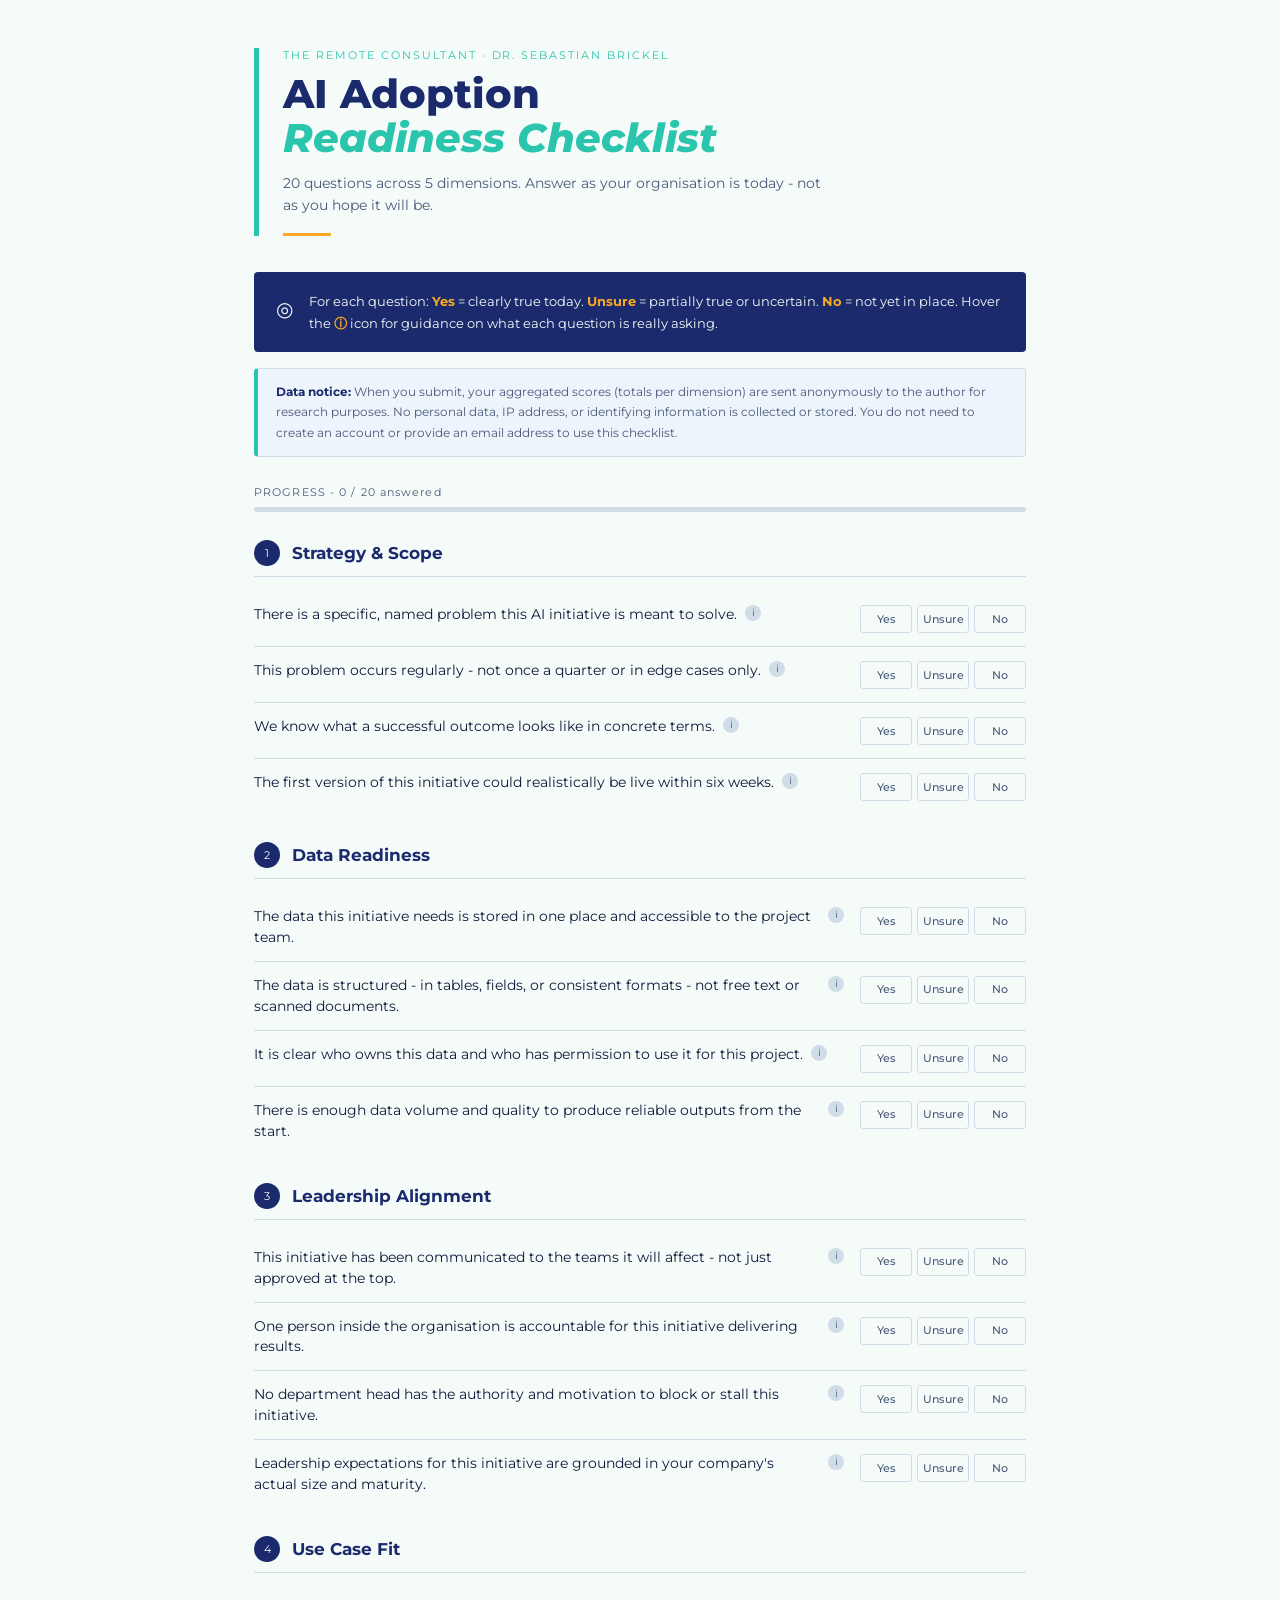
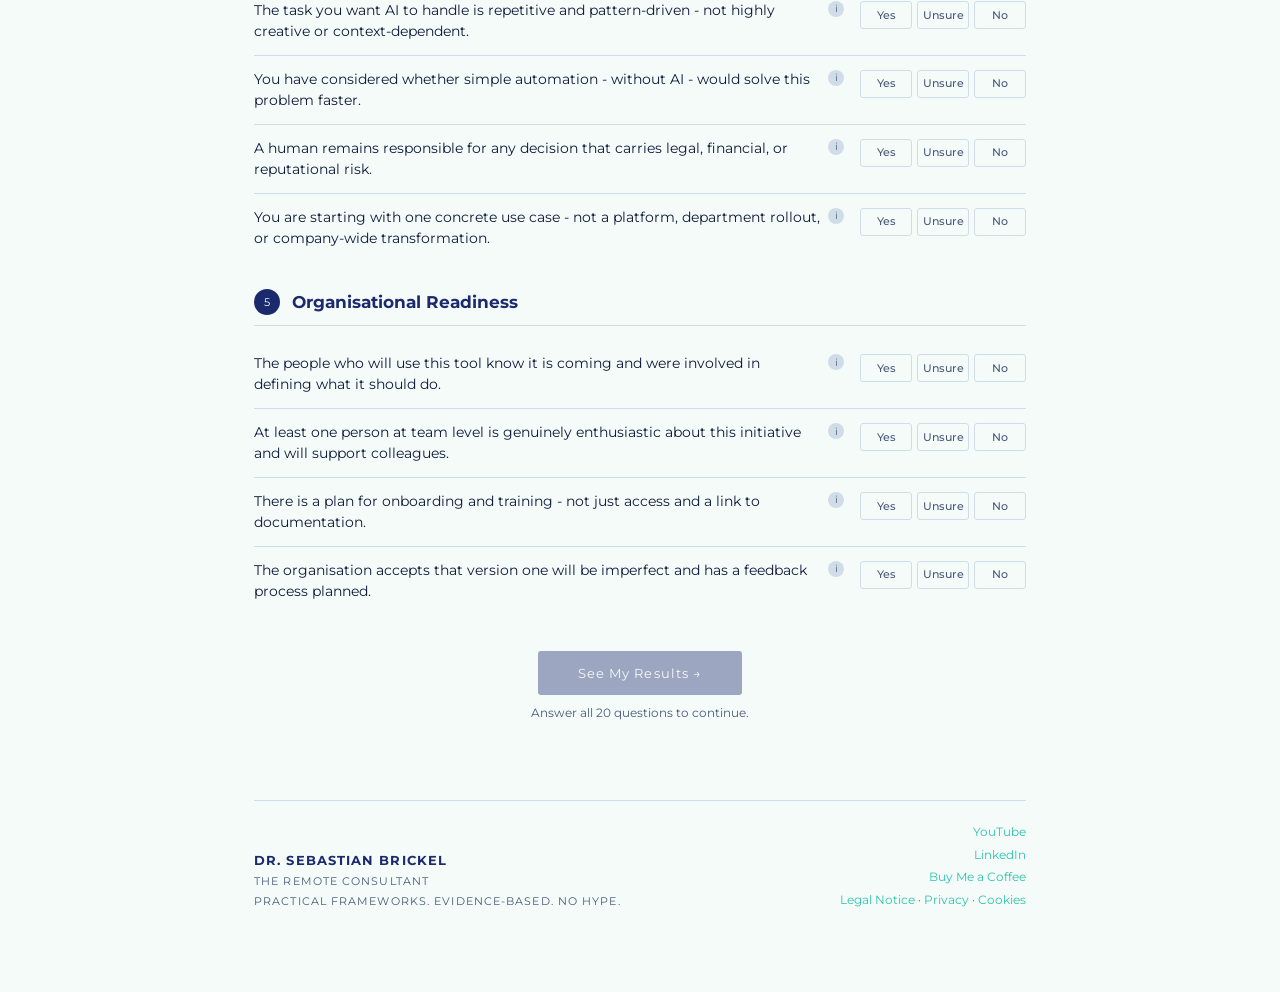
==== commit 37daa87e: "Fix punctuation and formatting in checklist.html" ====
--- a/checklist.html
+++ b/checklist.html
@@ -4,10 +4,10 @@
 <meta charset="UTF-8">
 <meta name="viewport" content="width=device-width, initial-scale=1.0">
   <link rel="icon" type="image/png" href="images/favicon.png">
-<title>AI Adoption Readiness Checklist — The Remote Consultant</title>
+<title>AI Adoption Readiness Checklist - The Remote Consultant</title>
 <meta name="description" content="Free AI Adoption Readiness Checklist by Dr. Sebastian Brickel: 20 questions across 5 dimensions. Find out where your organisation stands before committing time and budget. No email required.">
-<meta property="og:title" content="AI Adoption Readiness Checklist — The Remote Consultant">
-<meta property="og:description" content="20 questions, 5 dimensions, under 5 minutes. Find out if your organisation is ready for AI — no email required.">
+<meta property="og:title" content="AI Adoption Readiness Checklist - The Remote Consultant">
+<meta property="og:description" content="20 questions, 5 dimensions, under 5 minutes. Find out if your organisation is ready for AI - no email required.">
 <meta property="og:image" content="https://sbrickel.github.io/images/profile.jpg">
 <meta property="og:url" content="https://sbrickel.github.io/checklist.html">
 <meta property="og:type" content="website">
@@ -108,7 +108,7 @@
   <header>
     <div class="brand-line">The Remote Consultant · Dr. Sebastian Brickel</div>
     <h1>AI Adoption<br><em>Readiness Checklist</em></h1>
-    <p class="subtitle">20 questions across 5 dimensions. Answer as your organisation is today — not as you hope it will be.</p>
+    <p class="subtitle">20 questions across 5 dimensions. Answer as your organisation is today - not as you hope it will be.</p>
     <div class="header-rule"></div>
   </header>
 
@@ -125,7 +125,7 @@
   </div>
 
   <div class="progress-wrap">
-    <div class="progress-label">PROGRESS — <span id="answered">0</span> / 20 answered</div>
+    <div class="progress-label">PROGRESS - <span id="answered">0</span> / 20 answered</div>
     <div class="progress-bar-bg"><div class="progress-bar" id="prog-bar"></div></div>
   </div>
 
@@ -139,7 +139,7 @@
     <div class="item">
       <div class="item-text">
         <span>There is a specific, named problem this AI initiative is meant to solve.</span>
-        <div class="tip-wrap"><div class="tip-icon">i</div><div class="tip-box">Can someone on your team write it in one sentence right now? If not, the problem is not yet defined — it is a direction. That is not enough to start.</div></div>
+        <div class="tip-wrap"><div class="tip-icon">i</div><div class="tip-box">Can someone on your team write it in one sentence right now? If not, the problem is not yet defined - it is a direction. That is not enough to start.</div></div>
       </div>
       <div class="choice-group">
         <input type="radio" class="yes"   name="q0" id="q0y" value="2"><label class="choice-label" for="q0y">Yes</label>
@@ -150,7 +150,7 @@
 
     <div class="item">
       <div class="item-text">
-        <span>This problem occurs regularly — not once a quarter or in edge cases only.</span>
+        <span>This problem occurs regularly - not once a quarter or in edge cases only.</span>
         <div class="tip-wrap"><div class="tip-icon">i</div><div class="tip-box">AI and automation deliver value through repetition. A problem that appears rarely is not worth the investment of a full initiative.</div></div>
       </div>
       <div class="choice-group">
@@ -163,7 +163,7 @@
     <div class="item">
       <div class="item-text">
         <span>We know what a successful outcome looks like in concrete terms.</span>
-        <div class="tip-wrap"><div class="tip-icon">i</div><div class="tip-box">Not "better" or "faster" — something measurable. Time saved per week, error rate reduced, response time cut by X. If you cannot measure it, you cannot manage it.</div></div>
+        <div class="tip-wrap"><div class="tip-icon">i</div><div class="tip-box">Not "better" or "faster" - something measurable. Time saved per week, error rate reduced, response time cut by X. If you cannot measure it, you cannot manage it.</div></div>
       </div>
       <div class="choice-group">
         <input type="radio" class="yes"   name="q2" id="q2y" value="2"><label class="choice-label" for="q2y">Yes</label>
@@ -195,7 +195,7 @@
     <div class="item">
       <div class="item-text">
         <span>The data this initiative needs is stored in one place and accessible to the project team.</span>
-        <div class="tip-wrap"><div class="tip-icon">i</div><div class="tip-box">If the data lives across five departments, three tools, and two email inboxes — it is not accessible. Centralisation is a prerequisite, not an afterthought.</div></div>
+        <div class="tip-wrap"><div class="tip-icon">i</div><div class="tip-box">If the data lives across five departments, three tools, and two email inboxes - it is not accessible. Centralisation is a prerequisite, not an afterthought.</div></div>
       </div>
       <div class="choice-group">
         <input type="radio" class="yes"   name="q4" id="q4y" value="2"><label class="choice-label" for="q4y">Yes</label>
@@ -206,7 +206,7 @@
 
     <div class="item">
       <div class="item-text">
-        <span>The data is structured — in tables, fields, or consistent formats — not free text or scanned documents.</span>
+        <span>The data is structured - in tables, fields, or consistent formats - not free text or scanned documents.</span>
         <div class="tip-wrap"><div class="tip-icon">i</div><div class="tip-box">Unstructured data (PDFs, emails, handwritten notes) can be used, but requires significant preparation work before it is useful to any AI system.</div></div>
       </div>
       <div class="choice-group">
@@ -231,7 +231,7 @@
     <div class="item">
       <div class="item-text">
         <span>There is enough data volume and quality to produce reliable outputs from the start.</span>
-        <div class="tip-wrap"><div class="tip-icon">i</div><div class="tip-box">Ten records are not enough. If the dataset is thin or full of inconsistencies, outputs will be unreliable — and adoption will fail faster than the technology.</div></div>
+        <div class="tip-wrap"><div class="tip-icon">i</div><div class="tip-box">Ten records are not enough. If the dataset is thin or full of inconsistencies, outputs will be unreliable - and adoption will fail faster than the technology.</div></div>
       </div>
       <div class="choice-group">
         <input type="radio" class="yes"   name="q7" id="q7y" value="2"><label class="choice-label" for="q7y">Yes</label>
@@ -250,8 +250,8 @@
 
     <div class="item">
       <div class="item-text">
-        <span>This initiative has been communicated to the teams it will affect — not just approved at the top.</span>
-        <div class="tip-wrap"><div class="tip-icon">i</div><div class="tip-box">A leadership decision that never reaches the people affected is not a decision — it is a plan. Communication down the chain is where most AI initiatives silently die.</div></div>
+        <span>This initiative has been communicated to the teams it will affect - not just approved at the top.</span>
+        <div class="tip-wrap"><div class="tip-icon">i</div><div class="tip-box">A leadership decision that never reaches the people affected is not a decision - it is a plan. Communication down the chain is where most AI initiatives silently die.</div></div>
       </div>
       <div class="choice-group">
         <input type="radio" class="yes"   name="q8" id="q8y" value="2"><label class="choice-label" for="q8y">Yes</label>
@@ -263,7 +263,7 @@
     <div class="item">
       <div class="item-text">
         <span>One person inside the organisation is accountable for this initiative delivering results.</span>
-        <div class="tip-wrap"><div class="tip-icon">i</div><div class="tip-box">Shared ownership is no ownership. If everyone is responsible, nobody is. Name the person — if you cannot, that is your answer.</div></div>
+        <div class="tip-wrap"><div class="tip-icon">i</div><div class="tip-box">Shared ownership is no ownership. If everyone is responsible, nobody is. Name the person - if you cannot, that is your answer.</div></div>
       </div>
       <div class="choice-group">
         <input type="radio" class="yes"   name="q9" id="q9y" value="2"><label class="choice-label" for="q9y">Yes</label>
@@ -275,7 +275,7 @@
     <div class="item">
       <div class="item-text">
         <span>No department head has the authority and motivation to block or stall this initiative.</span>
-        <div class="tip-wrap"><div class="tip-icon">i</div><div class="tip-box">One resistant manager with enough influence can outlast any consultant or project timeline. This is not a technology problem — it is a political one.</div></div>
+        <div class="tip-wrap"><div class="tip-icon">i</div><div class="tip-box">One resistant manager with enough influence can outlast any consultant or project timeline. This is not a technology problem - it is a political one.</div></div>
       </div>
       <div class="choice-group">
         <input type="radio" class="yes"   name="q10" id="q10y" value="2"><label class="choice-label" for="q10y">Yes</label>
@@ -306,8 +306,8 @@
 
     <div class="item">
       <div class="item-text">
-        <span>The task you want AI to handle is repetitive and pattern-driven — not highly creative or context-dependent.</span>
-        <div class="tip-wrap"><div class="tip-icon">i</div><div class="tip-box">AI performs well on tasks it has seen many times. Writing personalised outreach emails, summarising documents, classifying support tickets — these work. Unique strategic decisions do not.</div></div>
+        <span>The task you want AI to handle is repetitive and pattern-driven - not highly creative or context-dependent.</span>
+        <div class="tip-wrap"><div class="tip-icon">i</div><div class="tip-box">AI performs well on tasks it has seen many times. Writing personalised outreach emails, summarising documents, classifying support tickets - these work. Unique strategic decisions do not.</div></div>
       </div>
       <div class="choice-group">
         <input type="radio" class="yes"   name="q12" id="q12y" value="2"><label class="choice-label" for="q12y">Yes</label>
@@ -318,8 +318,8 @@
 
     <div class="item">
       <div class="item-text">
-        <span>You have considered whether simple automation — without AI — would solve this problem faster.</span>
-        <div class="tip-wrap"><div class="tip-icon">i</div><div class="tip-box">Most operational problems in SMEs are automation problems, not AI problems. If every click in a process is predictable, you do not need a language model — you need a workflow.</div></div>
+        <span>You have considered whether simple automation - without AI - would solve this problem faster.</span>
+        <div class="tip-wrap"><div class="tip-icon">i</div><div class="tip-box">Most operational problems in SMEs are automation problems, not AI problems. If every click in a process is predictable, you do not need a language model - you need a workflow.</div></div>
       </div>
       <div class="choice-group">
         <input type="radio" class="yes"   name="q13" id="q13y" value="2"><label class="choice-label" for="q13y">Yes</label>
@@ -331,7 +331,7 @@
     <div class="item">
       <div class="item-text">
         <span>A human remains responsible for any decision that carries legal, financial, or reputational risk.</span>
-        <div class="tip-wrap"><div class="tip-icon">i</div><div class="tip-box">AI can assist, draft, and surface options. It should not be the final decision-maker on anything with real consequences. Human-in-the-loop is not a limitation — it is the design.</div></div>
+        <div class="tip-wrap"><div class="tip-icon">i</div><div class="tip-box">AI can assist, draft, and surface options. It should not be the final decision-maker on anything with real consequences. Human-in-the-loop is not a limitation - it is the design.</div></div>
       </div>
       <div class="choice-group">
         <input type="radio" class="yes"   name="q14" id="q14y" value="2"><label class="choice-label" for="q14y">Yes</label>
@@ -342,7 +342,7 @@
 
     <div class="item">
       <div class="item-text">
-        <span>You are starting with one concrete use case — not a platform, department rollout, or company-wide transformation.</span>
+        <span>You are starting with one concrete use case - not a platform, department rollout, or company-wide transformation.</span>
         <div class="tip-wrap"><div class="tip-icon">i</div><div class="tip-box">The most successful AI adoptions start with something embarrassingly small. One use case, one team, one workflow. Prove it works, then scale.</div></div>
       </div>
       <div class="choice-group">
@@ -375,7 +375,7 @@
     <div class="item">
       <div class="item-text">
         <span>At least one person at team level is genuinely enthusiastic about this initiative and will support colleagues.</span>
-        <div class="tip-wrap"><div class="tip-icon">i</div><div class="tip-box">An internal advocate — someone who is not management but believes in it — is the single strongest predictor of adoption success. Without one, uptake stalls the moment the consultant leaves.</div></div>
+        <div class="tip-wrap"><div class="tip-icon">i</div><div class="tip-box">An internal advocate - someone who is not management but believes in it - is the single strongest predictor of adoption success. Without one, uptake stalls the moment the consultant leaves.</div></div>
       </div>
       <div class="choice-group">
         <input type="radio" class="yes"   name="q17" id="q17y" value="2"><label class="choice-label" for="q17y">Yes</label>
@@ -386,7 +386,7 @@
 
     <div class="item">
       <div class="item-text">
-        <span>There is a plan for onboarding and training — not just access and a link to documentation.</span>
+        <span>There is a plan for onboarding and training - not just access and a link to documentation.</span>
         <div class="tip-wrap"><div class="tip-icon">i</div><div class="tip-box">A tool without training is a tool that will not be used. Even a 30-minute walkthrough with a follow-up session doubles adoption rates compared to self-service rollouts.</div></div>
       </div>
       <div class="choice-group">
@@ -399,7 +399,7 @@
     <div class="item">
       <div class="item-text">
         <span>The organisation accepts that version one will be imperfect and has a feedback process planned.</span>
-        <div class="tip-wrap"><div class="tip-icon">i</div><div class="tip-box">Organisations that expect perfection from launch kill their own initiatives. A structured feedback loop from week one is not optional — it is how the system improves.</div></div>
+        <div class="tip-wrap"><div class="tip-icon">i</div><div class="tip-box">Organisations that expect perfection from launch kill their own initiatives. A structured feedback loop from week one is not optional - it is how the system improves.</div></div>
       </div>
       <div class="choice-group">
         <input type="radio" class="yes"   name="q19" id="q19y" value="2"><label class="choice-label" for="q19y">Yes</label>
@@ -433,7 +433,7 @@
 
 <script>
   // ---------------------------------------------------------------
-  // CONFIGURATION — update WORKER_URL once your Worker is deployed
+  // CONFIGURATION - update WORKER_URL once your Worker is deployed
   // ---------------------------------------------------------------
   const WORKER_URL = "https://sweet-sun-fce2.sebastian-brickel.workers.dev/submit-checklist";
 
@@ -480,7 +480,7 @@
       }
     }
 
-    // Fire-and-forget to Odoo via Worker — do not block navigation
+    // Fire-and-forget to Odoo via Worker - do not block navigation
     btn.disabled = true;
     statusEl.textContent = "";
 
@@ -489,7 +489,7 @@
       headers: { "Content-Type": "application/json" },
       body: JSON.stringify({ total, dimensions: dims }),
       keepalive: true,   // ensures request completes even if page navigates away
-    }).catch(() => {}); // silent fail — user experience unaffected
+    }).catch(() => {}); // silent fail - user experience unaffected
 
     // Navigate to results immediately regardless of submission outcome
     const params = new URLSearchParams({ total, d: dims.join(',') });
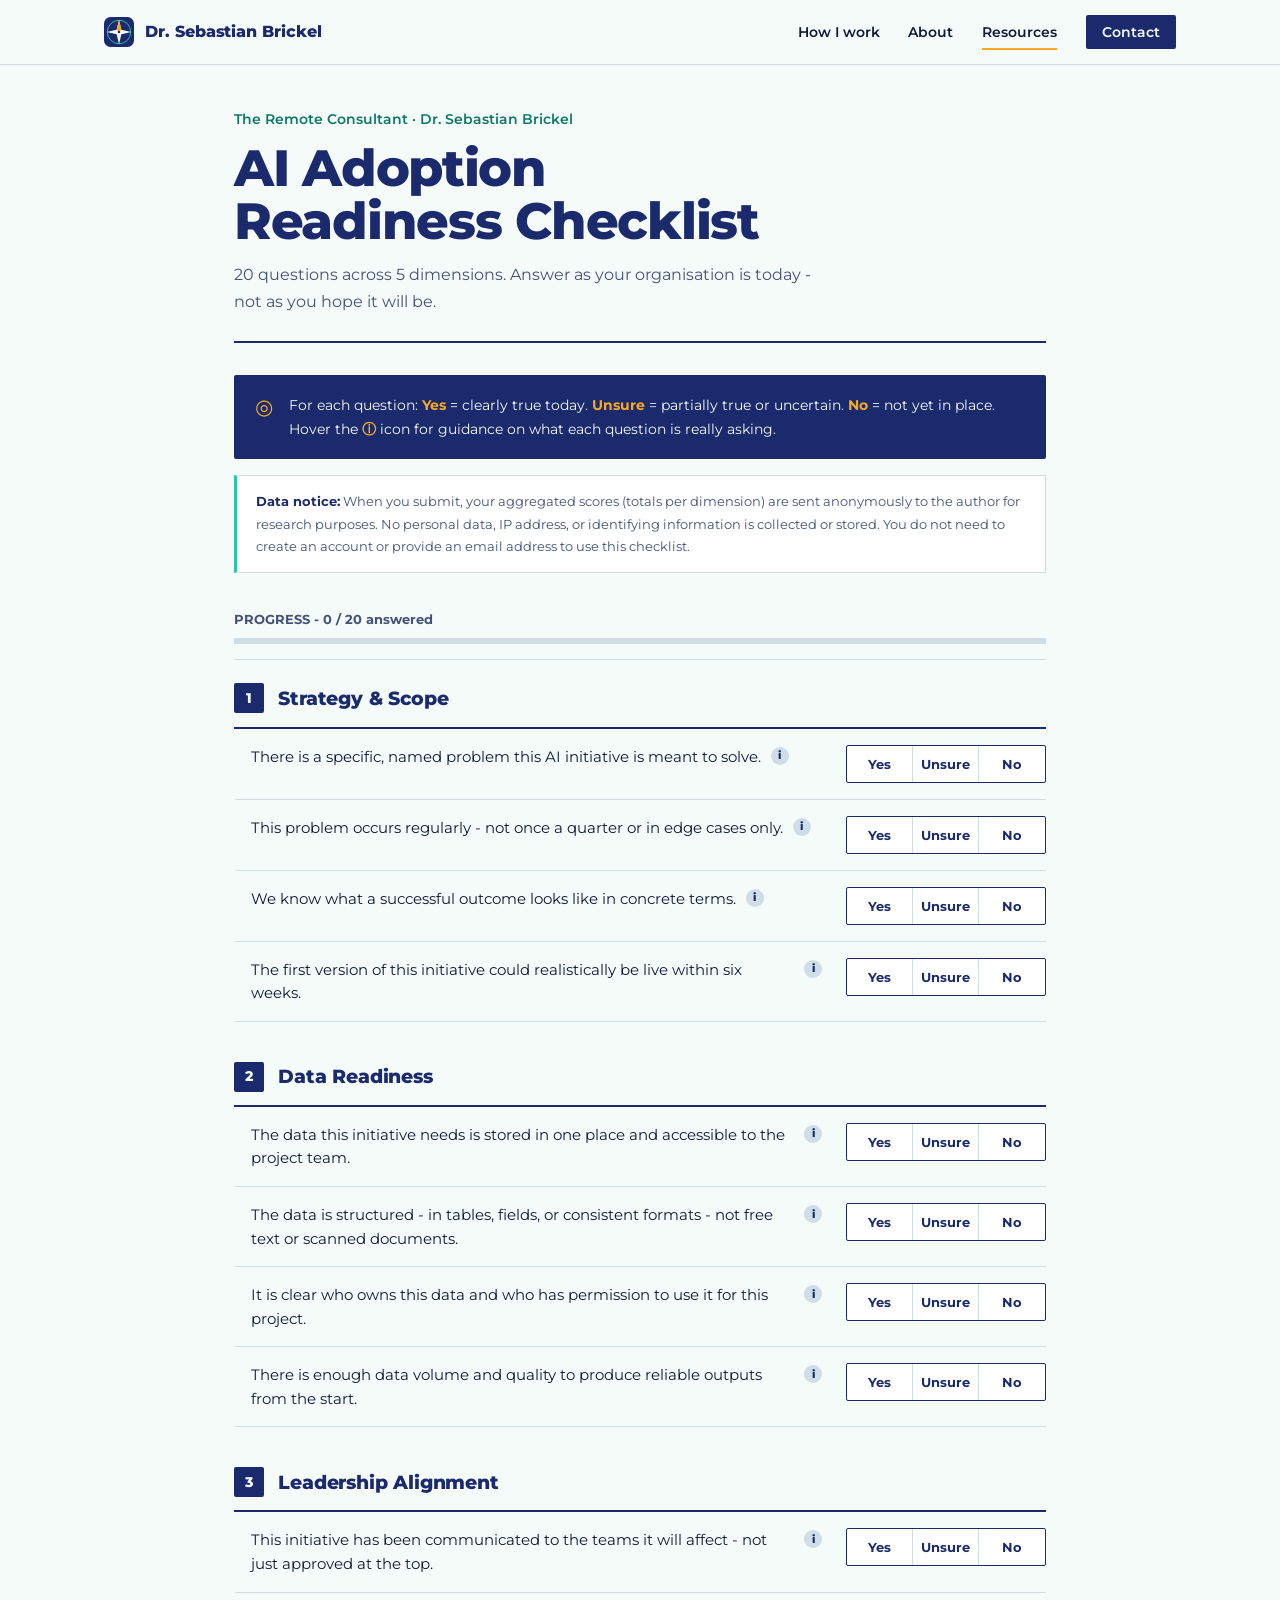
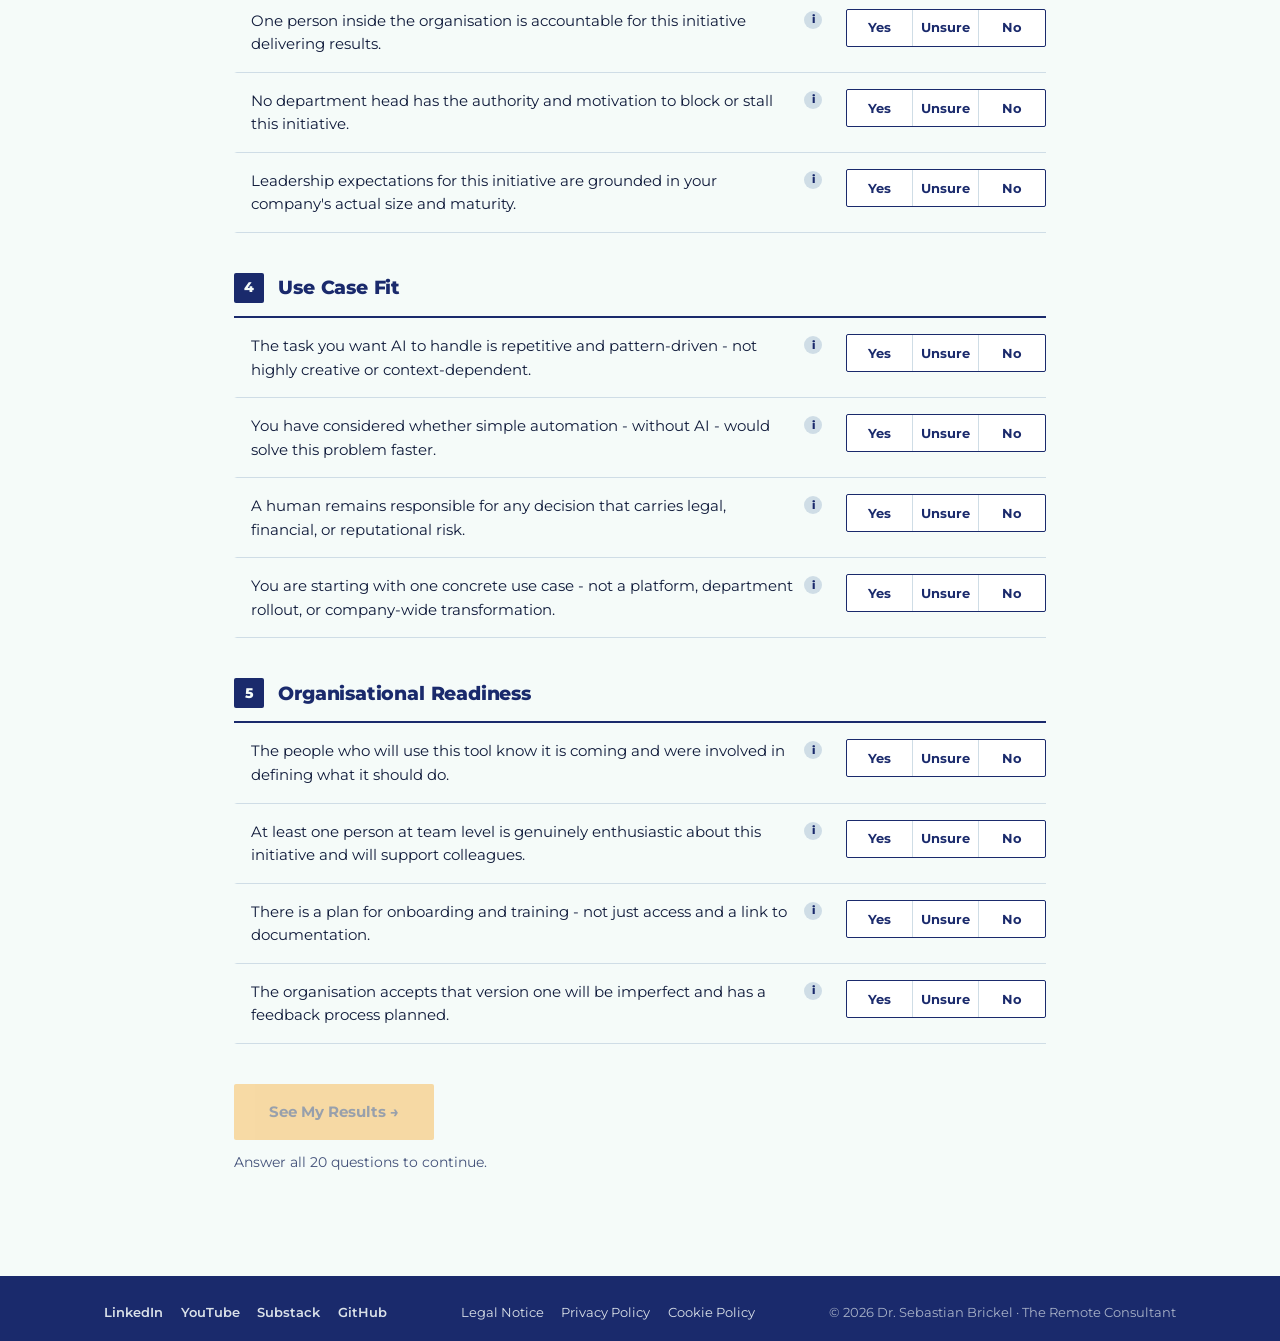
==== commit fd8db89a: "Add files via upload" ====
--- a/checklist.html
+++ b/checklist.html
@@ -3,7 +3,6 @@
 <head>
 <meta charset="UTF-8">
 <meta name="viewport" content="width=device-width, initial-scale=1.0">
-  <link rel="icon" type="image/png" href="images/favicon.png">
 <title>AI Adoption Readiness Checklist - The Remote Consultant</title>
 <meta name="description" content="Free AI Adoption Readiness Checklist by Dr. Sebastian Brickel: 20 questions across 5 dimensions. Find out where your organisation stands before committing time and budget. No email required.">
 <meta property="og:title" content="AI Adoption Readiness Checklist - The Remote Consultant">
@@ -13,99 +12,30 @@
 <meta property="og:type" content="website">
 <meta name="twitter:card" content="summary">
 <link href="https://fonts.googleapis.com/css2?family=Montserrat:wght@300;400;500;600;800&display=swap" rel="stylesheet">
-<style>
-  :root {
-    --navy:  #1a2a6c;
-    --teal:  #2bc4ad;
-    --amber: #f9a826;
-    --light: #f5fbf9;
-    --ink:   #0f1a3a;
-    --mid:   #4a5a7a;
-    --rule:  #d0dde8;
-  }
-  * { box-sizing: border-box; margin: 0; padding: 0; }
-  body { font-family: 'Montserrat', 'Helvetica Neue', Arial, sans-serif; background: var(--light); color: var(--ink); min-height: 100vh; }
-
-  .page { max-width: 820px; margin: 0 auto; padding: 48px 24px 80px; }
-
-  header { border-left: 5px solid var(--teal); padding-left: 24px; margin-bottom: 36px; }
-  .brand-line { font-family: 'Montserrat', 'Helvetica Neue', Arial, sans-serif; font-size: 11px; letter-spacing: 0.18em; text-transform: uppercase; color: var(--teal); margin-bottom: 10px; }
-  header h1 { font-family: 'Montserrat', 'Helvetica Neue', Arial, sans-serif; font-weight: 800; font-size: clamp(26px, 5vw, 40px); line-height: 1.1; color: var(--navy); margin-bottom: 12px; }
-  header h1 em { font-style: italic; color: var(--teal); }
-  .subtitle { font-size: 14px; color: var(--mid); line-height: 1.6; max-width: 540px; }
-  .header-rule { width: 48px; height: 3px; background: var(--amber); margin-top: 16px; }
-
-  .instructions { background: var(--navy); color: var(--light); border-radius: 4px; padding: 18px 22px; margin-bottom: 16px; font-size: 13px; line-height: 1.7; display: flex; gap: 16px; align-items: flex-start; }
-  .instructions .icon { font-size: 20px; flex-shrink: 0; margin-top: 2px; }
-  .instructions strong { color: var(--amber); }
-
-  /* Privacy notice */
-  .privacy-notice { background: #eef4fb; border: 1px solid var(--rule); border-left: 4px solid var(--teal); border-radius: 4px; padding: 13px 18px; margin-bottom: 28px; font-size: 12px; line-height: 1.7; color: var(--mid); }
-  .privacy-notice strong { color: var(--navy); font-size: 12px; }
-
-  .section { margin-bottom: 28px; }
-  .section-header { display: flex; align-items: center; gap: 12px; margin-bottom: 14px; padding-bottom: 10px; border-bottom: 1.5px solid var(--rule); }
-  .section-number { font-family: 'Montserrat', 'Helvetica Neue', Arial, sans-serif; font-size: 11px; color: var(--light); background: var(--navy); width: 26px; height: 26px; border-radius: 50%; display: flex; align-items: center; justify-content: center; flex-shrink: 0; }
-  .section-title { font-family: 'Montserrat', 'Helvetica Neue', Arial, sans-serif; font-weight: 700; font-size: 17px; color: var(--navy); }
-
-  .item { display: grid; grid-template-columns: 1fr auto; align-items: start; gap: 12px 16px; padding: 13px 0; border-bottom: 1px solid var(--rule); }
-  .item:last-child { border-bottom: none; }
-
-  .item-text { font-size: 13.5px; line-height: 1.55; color: var(--ink); display: flex; align-items: flex-start; gap: 8px; }
-
-  .tip-wrap { position: relative; display: inline-flex; flex-shrink: 0; margin-top: 1px; }
-  .tip-icon { width: 16px; height: 16px; border-radius: 50%; background: var(--rule); color: var(--mid); font-size: 10px; font-family: 'Montserrat', 'Helvetica Neue', Arial, sans-serif; display: flex; align-items: center; justify-content: center; cursor: default; flex-shrink: 0; transition: background 0.15s; }
-  .tip-icon:hover { background: var(--teal); color: white; }
-  .tip-box { display: none; position: absolute; left: 22px; top: -4px; width: 240px; background: var(--ink); color: var(--light); font-size: 12px; line-height: 1.6; padding: 10px 13px; border-radius: 4px; z-index: 10; box-shadow: 0 4px 16px rgba(0,0,0,0.2); }
-  .tip-box::before { content: ''; position: absolute; left: -5px; top: 8px; border-width: 5px 5px 5px 0; border-style: solid; border-color: transparent var(--ink) transparent transparent; }
-  .tip-wrap:hover .tip-box, .tip-wrap.open .tip-box { display: block; }
-  @media (max-width: 700px) {
-    .tip-box { left: auto; right: -8px; top: 24px; width: min(260px, 78vw); }
-    .tip-box::before { display: none; }
-  }
-
-  .choice-group { display: flex; gap: 5px; flex-shrink: 0; padding-top: 1px; }
-  input[type="radio"] { display: none; }
-  .choice-label { display: flex; align-items: center; justify-content: center; width: 52px; height: 28px; border-radius: 3px; border: 1.5px solid var(--rule); cursor: pointer; font-family: 'Montserrat', 'Helvetica Neue', Arial, sans-serif; font-size: 10.5px; font-weight: 500; color: var(--mid); transition: all 0.12s; user-select: none; }
-  .choice-label:hover { border-color: var(--teal); color: var(--teal); }
-
-  input.yes:checked  + .choice-label { background: #e8f8f5; border-color: var(--teal); color: var(--teal); }
-  input.maybe:checked + .choice-label { background: #fff8e6; border-color: var(--amber); color: #b87a00; }
-  input.no:checked   + .choice-label { background: #fdf0f0; border-color: #e05c5c; color: #c04040; }
-
-
-  @media (max-width: 560px) {
-    .item { grid-template-columns: 1fr; gap: 10px; }
-    .choice-group { justify-content: flex-start; }
-    .choice-label { width: 72px; height: 40px; font-size: 12px; }
-  }
-  .progress-wrap { margin-bottom: 28px; }
-  .progress-label { font-family: 'Montserrat', 'Helvetica Neue', Arial, sans-serif; font-size: 11px; letter-spacing: 0.1em; color: var(--mid); margin-bottom: 8px; }
-  .progress-bar-bg { height: 5px; background: var(--rule); border-radius: 3px; overflow: hidden; }
-  .progress-bar { height: 100%; background: linear-gradient(90deg, var(--teal), var(--amber)); border-radius: 3px; transition: width 0.3s ease; width: 0%; }
-
-  .submit-area { margin-top: 36px; text-align: center; }
-  .submit-btn { background: var(--navy); color: var(--light); border: none; padding: 14px 40px; border-radius: 3px; font-family: 'Montserrat', 'Helvetica Neue', Arial, sans-serif; font-size: 13px; letter-spacing: 0.08em; cursor: pointer; transition: background 0.15s; }
-  .submit-btn:hover:not(:disabled) { background: var(--teal); }
-  .submit-btn:disabled { opacity: 0.4; cursor: not-allowed; }
-  .submit-note { font-size: 12px; color: var(--mid); margin-top: 10px; }
-
-  /* Submission status */
-  .status-msg { margin-top: 14px; font-size: 12px; font-family: 'Montserrat', 'Helvetica Neue', Arial, sans-serif; min-height: 18px; }
-  .status-msg.ok  { color: var(--teal); }
-  .status-msg.err { color: #c04040; }
-
-  footer { margin-top: 48px; padding-top: 20px; border-top: 1px solid var(--rule); display: flex; justify-content: space-between; align-items: flex-end; flex-wrap: wrap; gap: 16px; }
-  .footer-brand { font-family: 'Montserrat', 'Helvetica Neue', Arial, sans-serif; font-size: 11px; letter-spacing: 0.1em; text-transform: uppercase; color: var(--mid); line-height: 1.8; }
-  .footer-brand strong { color: var(--navy); font-size: 13px; }
-  .footer-links { font-size: 12px; color: var(--mid); text-align: right; line-height: 1.9; }
-  .footer-links a { color: var(--teal); text-decoration: none; }
-</style>
+
+  <link rel="icon" type="image/svg+xml" href="images/favicon.svg">
+  <link rel="icon" type="image/png" href="images/favicon.png">
+  <link rel="apple-touch-icon" href="images/apple-touch-icon.png">
+  <link rel="stylesheet" href="style.css">
+  <script>document.documentElement.classList.add('js')</script>
 </head>
 <body>
-<div class="page">
-
-  <header>
+  <a class="skip" href="#main">Skip to content</a>
+  <nav class="site-nav" aria-label="Main">
+    <div class="wrap">
+      <a href="index.html" class="brand"><svg viewBox="0 0 64 64" width="30" height="30" aria-hidden="true" focusable="false"><rect width="64" height="64" rx="14" fill="#1a2a6c"/><circle cx="32" cy="32" r="25" fill="none" stroke="#2bc4ad" stroke-width="2"/><polygon points="32,6 37,27 58,32 37,37 32,58 27,37 6,32 27,27" fill="#f5fbf9"/><polygon points="32,6 37,27 32,32 27,27" fill="#f9a826"/><circle cx="32" cy="32" r="2.6" fill="#1a2a6c"/></svg>Dr. Sebastian Brickel</a>
+      <button class="nav-toggle" id="nav-toggle" aria-label="Toggle menu" aria-expanded="false">&#9776;</button>
+      <ul class="nav-links" id="nav-links">
+        <li><a href="index.html#services">How I work</a></li>
+        <li><a href="index.html#about">About</a></li>
+        <li><a href="index.html#resources" aria-current="page">Resources</a></li>
+        <li><a href="index.html#contact" class="nav-cta">Contact</a></li>
+      </ul>
+    </div>
+  </nav>
+  <div class="page" id="main">
+
+  <header class="page-head">
     <div class="brand-line">The Remote Consultant · Dr. Sebastian Brickel</div>
     <h1>AI Adoption<br><em>Readiness Checklist</em></h1>
     <p class="subtitle">20 questions across 5 dimensions. Answer as your organisation is today - not as you hope it will be.</p>
@@ -415,29 +345,71 @@
     <div class="submit-note" id="submit-note">Answer all 20 questions to continue.</div>
     <div class="status-msg" id="status-msg"></div>
   </div>
-
-  <footer>
-    <div class="footer-brand">
-      <strong>Dr. Sebastian Brickel</strong><br>
-      The Remote Consultant<br>
-      Practical frameworks. Evidence-based. No hype.
-    </div>
-    <div class="footer-links">
-      <a href="https://www.youtube.com/@TheRemoteConsultantSebastian?sub_confirmation=1">YouTube</a><br>
-      <a href="https://linkedin.com/in/sebastian-brickel">LinkedIn</a><br>
-      <a href="https://buymeacoffee.com/RemoteConsultantSebastian">Buy Me a Coffee</a><br>
-      <a href="legal.html">Legal Notice</a> &middot; <a href="privacy.html">Privacy</a> &middot; <a href="cookies.html">Cookies</a>
+  </div>
+  <footer class="site-footer slim">
+    <div class="wrap">
+      <div class="foot-bottom">
+        <nav aria-label="Social"><a href="https://linkedin.com/in/sebastian-brickel" target="_blank" rel="noopener">LinkedIn</a><a href="https://www.youtube.com/@TheRemoteConsultantSebastian?sub_confirmation=1" target="_blank" rel="noopener">YouTube</a><a href="https://theremoteconsultant.substack.com" target="_blank" rel="noopener">Substack</a><a href="https://github.com/sbrickel" target="_blank" rel="noopener">GitHub</a></nav>
+        <span class="legal"><a href="legal.html">Legal Notice</a><a href="privacy.html">Privacy Policy</a><a href="cookies.html">Cookie Policy</a></span>
+        <span class="foot-copy">&copy; 2026 Dr. Sebastian Brickel &middot; The Remote Consultant</span>
+      </div>
     </div>
   </footer>
-</div>
+
 
 <script>
   // ---------------------------------------------------------------
   // CONFIGURATION - update WORKER_URL once your Worker is deployed
   // ---------------------------------------------------------------
-  const WORKER_URL = "https://sweet-sun-fce2.sebastian-brickel.workers.dev/submit-checklist";
+  const WORKER_BASE = "https://sweet-sun-fce2.sebastian-brickel.workers.dev";
+  const WORKER_URL = `${WORKER_BASE}/submit-checklist`;
 
   const TOTAL = 20;
+
+  // Odoo sleeps when idle and can take well over a minute to cold-boot.
+  // Start waking it the moment this page loads (earliest signal we have
+  // that the user intends to submit) instead of waiting until they click
+  // submit, where there's no time budget left to cover a cold boot.
+  //
+  // odoo17.skysize.io only wakes on a real browser hit to its actual page
+  // (confirmed: the XML-RPC endpoint fast-fails with "the instance is
+  // asleep, open it in a browser to wake it" instead of waking anything).
+  // A server-side Worker fetch can't do that hit itself either - the page
+  // is behind a Cloudflare JS challenge that only a real browser can pass.
+  // So the wake trigger is a hidden iframe run in the visitor's own
+  // browser, and /wake-odoo (a cheap XML-RPC ping) is used only to check
+  // whether it's awake yet - it never triggers the wake itself.
+  function checkAwake() {
+    return fetch(`${WORKER_BASE}/wake-odoo`)
+      .then(res => res.json())
+      .then(data => !!data.awake)
+      .catch(() => false);
+  }
+
+  function browserWakePing() {
+    return new Promise(resolve => {
+      const f = document.createElement('iframe');
+      f.style.cssText = 'position:fixed;width:1px;height:1px;opacity:0;pointer-events:none;bottom:0;right:0;';
+      f.src = 'https://odoo17.skysize.io/web/login';
+      const done = () => { f.remove(); resolve(); };
+      f.addEventListener('load', done);
+      f.addEventListener('error', done);
+      document.body.appendChild(f);
+      setTimeout(done, 20000); // safety cap in case load/error never fires
+    });
+  }
+
+  // Sequential: wait for each check/ping to finish before the next, so we
+  // never stack up overlapping requests.
+  async function wakeOdooLoop() {
+    const maxAttempts = 8;
+    for (let i = 0; i < maxAttempts; i++) {
+      if (await checkAwake()) return;
+      await browserWakePing();
+      if (await checkAwake()) return;
+    }
+  }
+  wakeOdooLoop();
 
   function countAnswered() {
     let n = 0;
@@ -497,6 +469,11 @@
   }
 
   document.querySelectorAll('input[type="radio"]').forEach(r => r.addEventListener('change', updateProgress));
+  document.querySelectorAll('input[type="radio"]').forEach(r => r.addEventListener('change', () => {
+    r.closest('.item').classList.add('answered');
+    const sec = r.closest('.section');
+    sec.classList.toggle('done', sec.querySelectorAll('.item.answered').length === sec.querySelectorAll('.item').length);
+  }));
 
   // Tap-to-toggle tooltips (hover has no equivalent on touch screens)
   document.querySelectorAll('.tip-wrap').forEach(wrap => {
@@ -516,5 +493,6 @@
   document.addEventListener('click', () => document.querySelectorAll('.tip-wrap.open').forEach(w => w.classList.remove('open')));
   document.addEventListener('keydown', e => { if (e.key === 'Escape') document.querySelectorAll('.tip-wrap.open').forEach(w => w.classList.remove('open')); });
 </script>
+<script src="site.js"></script>
 </body>
 </html>
--- a/style.css
+++ b/style.css
@@ -0,0 +1,378 @@
+/* THE REMOTE CONSULTANT: chart-paper design system
+   Palette: navy #1a2a6c, teal #2bc4ad, amber #f9a826, paper #f5fbf9.
+   Type: Montserrat. Radius: 2px everywhere. No shadows. */
+
+:root {
+  --navy:  #1a2a6c;
+  --teal:  #2bc4ad;
+  --teal-d:#0d7a69;
+  --amber: #f9a826;
+  --paper: #f5fbf9;
+  --white: #ffffff;
+  --ink:   #0f1a3a;
+  --mid:   #44527a;
+  --rule:  #cfdde6;
+  --r: 2px;
+}
+
+* { box-sizing: border-box; }
+html { scroll-behavior: smooth; }
+body {
+  margin: 0;
+  font-family: 'Montserrat', 'Helvetica Neue', Arial, sans-serif;
+  font-weight: 400;
+  background: var(--paper);
+  color: var(--ink);
+  line-height: 1.7;
+  font-size: 16px;
+  min-height: 100vh;
+  display: flex;
+  flex-direction: column;
+}
+img { max-width: 100%; height: auto; }
+a:focus-visible, button:focus-visible, [role="button"]:focus-visible {
+  outline: 3px solid var(--amber);
+  outline-offset: 3px;
+}
+@media (prefers-reduced-motion: reduce) {
+  html { scroll-behavior: auto; }
+  *, *::before, *::after { animation: none !important; transition: none !important; }
+}
+
+.wrap { max-width: 1120px; margin: 0 auto; padding: 0 1.5rem; }
+.skip { position: absolute; left: -999px; top: 0; background: var(--amber); color: var(--ink); padding: .6rem 1rem; z-index: 2000; }
+.skip:focus { left: 0; }
+
+/* NAV */
+.site-nav { background: rgba(245,251,249,.88); -webkit-backdrop-filter: blur(10px); backdrop-filter: blur(10px); border-bottom: 1px solid var(--rule); position: sticky; top: 0; z-index: 1000; }
+.scroll-progress { position: absolute; left: 0; bottom: -1px; height: 3px; width: 100%; background: var(--amber); transform: scaleX(0); transform-origin: 0 50%; }
+@view-transition { navigation: auto; }
+.site-nav .wrap { display: flex; align-items: center; justify-content: space-between; min-height: 64px; }
+.brand { display: flex; align-items: center; gap: .7rem; color: var(--navy); text-decoration: none; font-weight: 800; font-size: 1rem; letter-spacing: -.005em; }
+.brand img { width: 30px; height: 30px; display: block; }
+.nav-links { display: flex; gap: 1.8rem; list-style: none; margin: 0; padding: 0; }
+.nav-links a { color: var(--ink); text-decoration: none; font-size: .9rem; font-weight: 600; padding: .4rem 0; border-bottom: 2px solid transparent; }
+.nav-links a:hover, .nav-links a[aria-current] { border-bottom-color: var(--amber); }
+.nav-cta { background: var(--navy); color: var(--paper) !important; padding: .5rem 1rem !important; border-radius: var(--r); border-bottom: 0 !important; }
+.nav-cta:hover { background: var(--teal-d); }
+.nav-toggle { display: none; background: none; border: 0; font-size: 1.6rem; line-height: 1; color: var(--navy); cursor: pointer; }
+
+/* HERO: chart paper */
+.hero {
+  position: relative;
+  padding: 4.5rem 0 4rem;
+  background-color: var(--paper);
+  background-image:
+    linear-gradient(to right, rgba(26,42,108,.06) 1px, transparent 1px),
+    linear-gradient(to bottom, rgba(26,42,108,.06) 1px, transparent 1px);
+  background-size: 64px 64px;
+  border-bottom: 1px solid var(--rule);
+  overflow: hidden;
+}
+.hero .wrap { display: grid; grid-template-columns: minmax(0, 1.15fr) minmax(0, .85fr); gap: 3rem; align-items: center; }
+.hero h1 { font-size: clamp(2.5rem, 6.2vw, 4.6rem); line-height: 1.02; letter-spacing: -.025em; font-weight: 800; color: var(--navy); margin: 0 0 1.5rem; max-width: 11em; }
+.lede { font-size: 1.1rem; max-width: 34em; margin: 0 0 1.2rem; color: var(--ink); }
+.byline { font-size: .92rem; color: var(--mid); margin: 0 0 2rem; }
+.byline strong { color: var(--ink); }
+.actions { display: flex; flex-wrap: wrap; gap: .8rem; }
+.btn { display: inline-block; padding: .85rem 1.5rem; border-radius: var(--r); text-decoration: none; font-weight: 700; font-size: .95rem; border: 2px solid transparent; cursor: pointer; font-family: inherit; transition: background .15s, color .15s, border-color .15s; }
+.btn-primary { background: var(--amber); color: var(--ink); }
+.btn-primary:hover { background: #ffbc47; }
+.btn-line { border-color: var(--navy); color: var(--navy); background: transparent; }
+.btn-line:hover { background: var(--navy); color: var(--paper); }
+
+.rose { width: 100%; max-width: 440px; justify-self: center; display: block; }
+
+.rose .needle { animation: settle 3.2s cubic-bezier(.2,.7,.3,1) both; transform-origin: 0 0; }
+@keyframes settle { 0% { transform: rotate(-62deg); } 38% { transform: rotate(14deg); } 62% { transform: rotate(-6deg); } 82% { transform: rotate(2deg); } 100% { transform: rotate(0deg); } }
+.rise { animation: rise .8s cubic-bezier(.2,.7,.2,1) both; animation-delay: var(--d, 0s); }
+@keyframes rise { from { opacity: 0; transform: translateY(18px); } to { opacity: 1; transform: none; } }
+
+/* SECTIONS */
+.block { padding: 4.5rem 0; scroll-margin-top: 64px; }
+.block-white { background: var(--white); border-top: 1px solid var(--rule); border-bottom: 1px solid var(--rule); }
+.block h2 { font-size: clamp(1.7rem, 3.6vw, 2.5rem); line-height: 1.12; letter-spacing: -.02em; font-weight: 800; color: var(--navy); margin: 0 0 1rem; max-width: 20em; }
+.block .intro { max-width: 40em; color: var(--mid); margin: 0 0 2.5rem; }
+
+/* SERVICES: accordion */
+.acc { border-top: 2px solid var(--navy); }
+.acc-item { border-bottom: 1px solid var(--rule); }
+.acc-head { width: 100%; display: grid; grid-template-columns: minmax(0, 1fr) auto; gap: 1rem; align-items: center; text-align: left; background: none; border: 0; padding: 1.35rem 0; cursor: pointer; font: inherit; color: var(--navy); }
+.acc-h { margin: 0; }
+.acc-label { display: block; }
+.acc-name { display: block; font-size: 1.25rem; line-height: 1.25; font-weight: 800; letter-spacing: -.01em; }
+.acc-label .tag { display: block; margin-top: .2rem; font-size: .82rem; font-weight: 600; color: var(--teal-d); }
+.acc-icon { width: 34px; height: 34px; border: 2px solid var(--navy); border-radius: var(--r); position: relative; transition: background .2s, border-color .2s; }
+.acc-icon::before, .acc-icon::after { content: ""; position: absolute; left: 50%; top: 50%; width: 14px; height: 2px; background: var(--navy); transform: translate(-50%, -50%); transition: transform .25s, background .2s; }
+.acc-icon::after { transform: translate(-50%, -50%) rotate(90deg); }
+.acc-item.open .acc-icon { background: var(--navy); }
+.acc-item.open .acc-icon::before, .acc-item.open .acc-icon::after { background: var(--paper); }
+.acc-item.open .acc-icon::after { transform: translate(-50%, -50%) rotate(0deg); }
+.acc-head:hover .acc-icon { border-color: var(--amber); }
+.acc-head:hover .acc-name { color: var(--teal-d); }
+.acc-body { display: grid; grid-template-rows: 1fr; transition: grid-template-rows .3s ease; }
+.acc-inner { overflow: hidden; min-height: 0; }
+.acc-inner > div { padding: 0 0 1.6rem; display: flex; gap: 1.5rem 2.5rem; flex-wrap: wrap; align-items: flex-end; justify-content: space-between; }
+.acc-inner p { margin: 0; color: var(--mid); max-width: 38em; }
+.go { font-weight: 700; font-size: .92rem; color: var(--navy); text-decoration: none; border-bottom: 2px solid var(--amber); white-space: nowrap; }
+.go:hover { color: var(--teal-d); }
+html.js .acc-item:not(.open) .acc-body { grid-template-rows: 0fr; }
+html.js .acc-item:not(.open) .acc-inner { visibility: hidden; transition: visibility 0s .3s; }
+
+/* ABOUT */
+.about { display: grid; grid-template-columns: minmax(0, 1.5fr) minmax(0, 1fr); gap: 3.5rem; align-items: start; }
+.about p { margin: 0 0 1.1rem; max-width: 38em; }
+.about figure { margin: 0; }
+.about img { display: block; width: 100%; border-radius: var(--r); border: 1px solid var(--rule); }
+.facts { margin: 3rem 0 0; border-top: 2px solid var(--navy); }
+.facts div { display: grid; grid-template-columns: minmax(130px, 1fr) minmax(0, 3.2fr); gap: 2rem; padding: .95rem 0; border-bottom: 1px solid var(--rule); }
+.facts dt { font-weight: 700; color: var(--navy); font-size: .92rem; }
+.facts dd { margin: 0; color: var(--mid); font-size: .95rem; }
+.facts dd strong { color: var(--ink); }
+
+/* CASE STUDY: comparison table */
+.compare { width: 100%; border-collapse: collapse; margin: 0 0 2rem; font-size: .95rem; }
+.compare caption { text-align: left; font-weight: 700; color: var(--navy); padding-bottom: .8rem; }
+.compare th, .compare td { text-align: left; padding: .9rem 1rem .9rem 0; border-bottom: 1px solid var(--rule); vertical-align: top; }
+.compare thead th { border-top: 2px solid var(--navy); font-size: .92rem; color: var(--navy); font-weight: 800; }
+.compare tbody th { font-weight: 700; color: var(--navy); width: 17%; }
+.compare td:nth-child(2) { color: var(--mid); width: 36%; }
+.compare td:nth-child(3) { color: var(--ink); font-weight: 600; }
+.case-text { max-width: 44em; margin: 0 0 1rem; }
+.note { font-size: .88rem; color: var(--mid); font-style: italic; }
+
+/* RESOURCES */
+.res-grid { display: grid; grid-template-columns: repeat(2, minmax(0, 1fr)); gap: 0 3rem; border-top: 2px solid var(--navy); }
+.res { padding: 1.5rem 0; border-bottom: 1px solid var(--rule); }
+.res h3 { margin: 0 0 .15rem; font-size: 1.05rem; color: var(--navy); font-weight: 800; }
+.res .tag { font-size: .82rem; font-weight: 600; color: var(--teal-d); display: block; margin-bottom: .6rem; }
+.res p { margin: 0 0 .8rem; font-size: .93rem; color: var(--mid); }
+.res a { font-weight: 700; font-size: .9rem; color: var(--navy); text-decoration: none; border-bottom: 2px solid var(--amber); }
+.res a:hover { color: var(--teal-d); }
+
+/* VIDEO FACADE */
+.video-facade { position: relative; max-width: 720px; margin: 2.5rem auto 0; aspect-ratio: 16 / 9; background: var(--navy); border-radius: var(--r); display: flex; flex-direction: column; align-items: center; justify-content: center; cursor: pointer; text-align: center; padding: 1rem; }
+.video-facade .play { width: 64px; height: 64px; border-radius: 50%; background: var(--amber); display: flex; align-items: center; justify-content: center; font-size: 1.5rem; color: var(--ink); margin-bottom: .9rem; }
+.video-facade p { color: var(--paper); font-size: .85rem; margin: 0; max-width: 420px; }
+.video-facade p strong { color: var(--amber); }
+.video-facade a { color: var(--teal); }
+.video-container { max-width: 720px; margin: 2.5rem auto 0; aspect-ratio: 16 / 9; }
+.video-container iframe { width: 100%; height: 100%; border: 0; border-radius: var(--r); }
+
+/* FOOTER */
+.site-footer { margin-top: auto; background: var(--navy); color: var(--paper); padding: 2.4rem 0 1.1rem; }
+.foot-top { display: grid; grid-template-columns: minmax(0, 1.6fr) minmax(0, 1fr); gap: 1.5rem 3rem; align-items: center; padding-bottom: 1.5rem; border-bottom: 1px solid rgba(245,251,249,.22); }
+.site-footer h2 { color: #fff; font-size: 1.6rem; font-weight: 800; letter-spacing: -.02em; line-height: 1.15; margin: 0 0 .5rem; }
+.contact-lede { margin: 0; font-size: .93rem; color: #e1efec; max-width: 42em; line-height: 1.6; }
+.email-line { margin: .8rem 0 0; font-size: .9rem; display: flex; flex-wrap: wrap; align-items: center; gap: .4rem .8rem; }
+.email-line a { color: var(--teal); }
+.copy-btn { font: inherit; font-size: .8rem; font-weight: 700; color: var(--paper); background: transparent; border: 1.5px solid rgba(245,251,249,.5); border-radius: var(--r); padding: .2rem .7rem; cursor: pointer; }
+.copy-btn:hover { background: var(--paper); color: var(--navy); }
+.foot-actions { display: flex; flex-wrap: wrap; gap: .7rem; justify-content: flex-end; }
+.btn-light { border-color: rgba(245,251,249,.55); color: var(--paper); background: transparent; }
+.btn-light:hover { background: var(--paper); color: var(--navy); }
+.foot-bottom { display: flex; flex-wrap: wrap; gap: .5rem 1.8rem; justify-content: space-between; align-items: center; padding-top: 1rem; font-size: .82rem; }
+.foot-bottom a { color: rgba(245,251,249,.88); text-decoration: none; margin-right: 1.1rem; font-weight: 600; }
+.foot-bottom a:hover { color: var(--amber); }
+.foot-bottom .legal a { font-weight: 400; }
+.foot-copy { color: rgba(245,251,249,.65); }
+.site-footer.slim { padding-top: .6rem; }
+
+/* TOAST */
+.toast { position: fixed; left: 50%; bottom: 24px; transform: translate(-50%, 20px); background: var(--ink); color: var(--paper); padding: .7rem 1.2rem; border-radius: var(--r); font-size: .88rem; font-weight: 600; opacity: 0; pointer-events: none; transition: opacity .25s, transform .25s; z-index: 100000; max-width: 90vw; }
+.toast.show { opacity: 1; transform: translate(-50%, 0); }
+
+/* COOKIE BANNER */
+#cookie-banner { display: none; position: fixed; bottom: 0; left: 0; right: 0; background: var(--ink); color: var(--paper); padding: 1.1rem 1.5rem; z-index: 99999; font-size: .85rem; line-height: 1.6; }
+#cookie-banner .cookie-inner { max-width: 1120px; margin: 0 auto; display: flex; align-items: center; gap: 1.5rem; flex-wrap: wrap; }
+#cookie-banner p { flex: 1; min-width: 240px; margin: 0; }
+#cookie-banner a { color: var(--teal); }
+.cookie-btns { display: flex; gap: .7rem; flex-wrap: wrap; }
+.cookie-btn { padding: .5rem 1.2rem; border-radius: var(--r); border: 0; cursor: pointer; font-family: inherit; font-size: .85rem; font-weight: 700; }
+.cookie-btn-accept { background: var(--amber); color: var(--ink); }
+.cookie-btn-reject { background: transparent; color: var(--paper); border: 1.5px solid rgba(255,255,255,.5); }
+
+/* BACK TO TOP */
+#back-to-top { position: fixed; bottom: 22px; right: 22px; z-index: 900; background: var(--navy); color: var(--paper); border: 0; border-radius: var(--r); width: 44px; height: 44px; font-size: 1.1rem; font-weight: 800; cursor: pointer; display: none; }
+#back-to-top.visible { display: block; }
+
+/* RESPONSIVE */
+@media (max-width: 900px) {
+  .hero .wrap { grid-template-columns: 1fr; gap: 2rem; }
+  .rose { max-width: 210px; order: -1; justify-self: start; }
+  .about { grid-template-columns: 1fr; gap: 2rem; }
+  .about figure { max-width: 340px; }
+  .res-grid { grid-template-columns: 1fr; }
+  .foot-top { grid-template-columns: 1fr; }
+  .foot-actions { justify-content: flex-start; }
+}
+@media (max-width: 760px) {
+  .nav-toggle { display: block; }
+  .nav-links { display: none; position: absolute; top: 64px; left: 0; right: 0; flex-direction: column; gap: 0; background: var(--paper); border-bottom: 1px solid var(--rule); padding: .5rem 1.5rem 1rem; }
+  .nav-links.active { display: flex; }
+  .nav-links a { display: block; padding: .8rem 0; }
+  .nav-cta { display: inline-block; margin-top: .4rem; }
+  .hero { padding: 2.5rem 0 3rem; }
+  .block { padding: 3.2rem 0; }
+  .facts div { grid-template-columns: 1fr; gap: .2rem; }
+  .compare thead { display: none; }
+  .compare tr { display: block; border-bottom: 1px solid var(--rule); padding: .8rem 0; }
+  .compare th, .compare td { display: block; width: auto !important; border: 0; padding: .15rem 0; }
+  .compare td:nth-child(2)::before { content: "Before: "; font-weight: 700; color: var(--navy); }
+  .compare td:nth-child(3)::before { content: "After: "; font-weight: 700; color: var(--navy); }
+}
+
+.sr { position: absolute; left: -9999px; }
+
+/* ===== SUBPAGES: checklist, results, templates, legal ===== */
+.page { width: 100%; max-width: 860px; margin: 0 auto; padding: 2.6rem 1.5rem 4.5rem; }
+.back-link { display: inline-block; font-size: .9rem; font-weight: 600; color: var(--mid); text-decoration: none; margin-bottom: 1.4rem; }
+.back-link:hover { color: var(--teal-d); }
+.page-head { margin-bottom: 2rem; padding-bottom: 1.6rem; border-bottom: 2px solid var(--navy); }
+.page-head .brand-line { font-size: .9rem; font-weight: 600; color: var(--teal-d); margin: 0 0 .6rem; }
+.page-head h1 { font-size: clamp(2rem, 5vw, 3.2rem); line-height: 1.05; letter-spacing: -.025em; font-weight: 800; color: var(--navy); margin: 0 0 .8rem; }
+.page-head h1 em { font-style: normal; }
+.page-head .subtitle { margin: 0; color: var(--mid); max-width: 38em; }
+.header-rule { display: none; }
+
+.instructions { display: flex; gap: 1rem; background: var(--navy); color: var(--paper); padding: 1.1rem 1.3rem; border-radius: var(--r); margin-bottom: 1rem; font-size: .9rem; line-height: 1.7; }
+.instructions .icon { font-size: 1.3rem; line-height: 1.3; color: var(--amber); }
+.instructions strong { color: var(--amber); }
+.privacy-notice { background: var(--white); border: 1px solid var(--rule); border-left: 3px solid var(--teal); padding: .9rem 1.2rem; margin-bottom: 1.4rem; font-size: .82rem; line-height: 1.7; color: var(--mid); }
+.privacy-notice strong { color: var(--navy); }
+.progress-wrap { position: sticky; top: 64px; z-index: 50; background: var(--paper); padding: .8rem 0 .9rem; margin-bottom: 1.4rem; border-bottom: 1px solid var(--rule); }
+.progress-label { font-size: .82rem; font-weight: 700; color: var(--mid); margin-bottom: .5rem; }
+.progress-bar-bg { height: 6px; background: var(--rule); border-radius: 1px; overflow: hidden; }
+.progress-bar { height: 100%; background: var(--teal-d); width: 0; transition: width .35s ease; }
+
+.section { margin-bottom: 2.4rem; }
+.section-header { display: flex; align-items: center; gap: .9rem; padding-bottom: .75rem; border-bottom: 2px solid var(--navy); }
+.section-number { width: 30px; height: 30px; background: var(--navy); color: var(--paper); border-radius: var(--r); display: flex; align-items: center; justify-content: center; font-weight: 800; font-size: .85rem; flex-shrink: 0; transition: background .25s; }
+.section.done .section-number { background: var(--teal-d); font-size: 0; }
+.section.done .section-number::after { content: "\2713"; font-size: 1rem; }
+.section-title { font-weight: 800; font-size: 1.2rem; color: var(--navy); letter-spacing: -.01em; }
+.section .item { display: grid; grid-template-columns: minmax(0, 1fr) auto; gap: .8rem 1.5rem; align-items: start; padding: 1rem 0 1rem .9rem; border-bottom: 1px solid var(--rule); border-left: 3px solid transparent; transition: border-color .25s, background .2s; }
+.section .item:hover { background: rgba(255,255,255,.75); }
+.section .item.answered { border-left-color: var(--teal-d); }
+.item-text { font-size: .95rem; line-height: 1.55; display: flex; gap: .6rem; align-items: flex-start; }
+.tip-wrap { position: relative; display: inline-flex; flex-shrink: 0; margin-top: 2px; }
+.tip-icon { width: 18px; height: 18px; border-radius: 50%; background: var(--rule); color: var(--navy); font-size: .68rem; font-weight: 800; display: flex; align-items: center; justify-content: center; cursor: pointer; transition: background .15s, color .15s; }
+.tip-icon:hover, .tip-wrap.open .tip-icon { background: var(--navy); color: var(--paper); }
+.tip-box { display: none; position: absolute; left: 26px; top: -6px; width: 250px; background: var(--ink); color: var(--paper); font-size: .8rem; line-height: 1.6; padding: .7rem .9rem; border-radius: var(--r); z-index: 10; }
+.tip-wrap:hover .tip-box, .tip-wrap.open .tip-box { display: block; }
+.choice-group { display: flex; border: 1.5px solid var(--navy); border-radius: var(--r); overflow: hidden; background: var(--white); }
+.choice-group input[type="radio"] { position: absolute; opacity: 0; pointer-events: none; }
+.choice-label { display: flex; align-items: center; justify-content: center; width: 66px; height: 36px; font-size: .82rem; font-weight: 700; color: var(--navy); cursor: pointer; border-right: 1px solid var(--rule); transition: background .15s, color .15s; }
+.choice-group .choice-label:last-of-type { border-right: 0; }
+.choice-label:hover { background: #e4f4f0; }
+input.yes:checked + .choice-label { background: var(--teal-d); color: #fff; }
+input.maybe:checked + .choice-label { background: var(--amber); color: var(--ink); }
+input.no:checked + .choice-label { background: #b03a3a; color: #fff; }
+input[type="radio"]:focus-visible + .choice-label { outline: 3px solid var(--amber); outline-offset: -3px; }
+@media (max-width: 600px) {
+  .tip-box { left: auto; right: -8px; top: 26px; width: min(260px, 78vw); }
+  .section .item { grid-template-columns: 1fr; }
+  .choice-group { width: 100%; }
+  .choice-label { flex: 1; width: auto; height: 42px; }
+}
+.submit-area { margin-top: 2.5rem; }
+.submit-btn { background: var(--amber); color: var(--ink); border: 0; padding: .95rem 2.2rem; border-radius: var(--r); font: inherit; font-weight: 700; font-size: .95rem; cursor: pointer; transition: background .15s; }
+.submit-btn:hover:not(:disabled) { background: #ffbc47; }
+.submit-btn:disabled { opacity: .4; cursor: not-allowed; }
+.submit-note { font-size: .85rem; color: var(--mid); margin-top: .7rem; }
+.status-msg { margin-top: .8rem; font-size: .85rem; min-height: 1.2em; }
+.status-msg.ok { color: var(--teal-d); }
+.status-msg.err { color: #b03a3a; }
+
+/* results */
+.score-hero { background: var(--navy); border-radius: var(--r); padding: 1.8rem 2rem; margin-bottom: 1.6rem; display: flex; align-items: center; gap: 2rem; flex-wrap: wrap; }
+.score-number { font-size: clamp(3.5rem, 10vw, 5rem); font-weight: 800; color: var(--amber); line-height: 1; }
+.score-meta { flex: 1; min-width: 200px; }
+.score-label { font-size: .85rem; font-weight: 600; color: var(--teal); margin-bottom: .3rem; }
+.score-tier { font-size: 1.4rem; font-weight: 800; color: var(--paper); margin-bottom: .4rem; }
+.score-bar-bg { height: 6px; background: rgba(255,255,255,.18); border-radius: 1px; overflow: hidden; margin-top: .8rem; }
+.score-bar { height: 100%; transition: width 1s cubic-bezier(.2,.7,.2,1); width: 0; }
+.dim-grid { display: grid; grid-template-columns: repeat(auto-fit, minmax(140px, 1fr)); gap: .8rem; margin-bottom: 1.8rem; }
+.dim-card { background: var(--white); border: 1px solid var(--rule); border-radius: var(--r); padding: 1rem; text-align: center; position: relative; overflow: hidden; }
+.dim-card::after { content: ""; position: absolute; left: 0; right: 0; bottom: 0; height: 4px; }
+.dim-card.strong::after { background: var(--teal); }
+.dim-card.mid::after { background: var(--amber); }
+.dim-card.weak::after { background: #e05c5c; }
+.dim-name { font-size: .8rem; font-weight: 700; color: var(--mid); margin-bottom: .4rem; }
+.dim-val { font-size: 1.9rem; font-weight: 800; color: var(--navy); }
+.dim-max { font-size: .8rem; color: var(--mid); }
+.dim-label { font-size: .8rem; margin-top: .2rem; font-weight: 600; }
+.dim-card.strong .dim-label { color: var(--teal-d); }
+.dim-card.mid .dim-label { color: #8a5a00; }
+.dim-card.weak .dim-label { color: #b03a3a; }
+.outcome-block { border-radius: var(--r); padding: 1.4rem 1.6rem; margin-bottom: 1.8rem; border-left: 5px solid; }
+.outcome-block.low { background: #fdf0f0; border-color: #e05c5c; }
+.outcome-block.mid { background: #fff8e6; border-color: var(--amber); }
+.outcome-block.high { background: #e8f8f5; border-color: var(--teal); }
+.outcome-block h2 { font-size: 1.3rem; font-weight: 800; color: var(--navy); margin: 0 0 .7rem; letter-spacing: -.01em; }
+.outcome-block p { margin: 0; font-size: .96rem; }
+.outcome-block p + p { margin-top: .7rem; }
+.weak-list { background: var(--white); border: 1px solid var(--rule); border-radius: var(--r); padding: 1.2rem 1.5rem; margin-bottom: 1.8rem; }
+.weak-list h3 { font-size: .95rem; font-weight: 800; color: var(--navy); margin: 0 0 .8rem; }
+.weak-item { display: flex; gap: .8rem; align-items: flex-start; padding: .55rem 0; border-bottom: 1px solid var(--rule); font-size: .93rem; }
+.weak-item:last-child { border-bottom: 0; }
+.weak-dot { width: 8px; height: 8px; border-radius: 50%; background: #e05c5c; flex-shrink: 0; margin-top: .55rem; }
+.weak-dot.amber { background: var(--amber); }
+.cta-section { margin-bottom: 1.8rem; }
+.cta-section h2 { font-size: 1.5rem; font-weight: 800; color: var(--navy); margin: 0 0 .4rem; letter-spacing: -.01em; }
+.cta-section .sub { color: var(--mid); margin: 0 0 1.2rem; }
+.cta-grid { display: grid; grid-template-columns: repeat(auto-fit, minmax(220px, 1fr)); gap: 1rem; }
+.cta-card { border-radius: var(--r); padding: 1.3rem; display: flex; flex-direction: column; gap: .6rem; text-decoration: none; border: 2px solid transparent; transition: border-color .15s, background .15s; }
+.cta-card.youtube { background: var(--navy); border-color: var(--navy); }
+.cta-card.audit { background: var(--amber); border-color: var(--amber); }
+.cta-card.booking { background: var(--white); border-color: var(--navy); }
+.cta-card:hover { border-color: var(--teal); }
+.cta-icon { font-size: 1.3rem; }
+.cta-card.youtube .cta-icon, .cta-card.youtube .cta-title, .cta-card.youtube .cta-body { color: var(--paper); }
+.cta-card.audit .cta-icon, .cta-card.audit .cta-title, .cta-card.audit .cta-body { color: var(--ink); }
+.cta-card.booking .cta-icon, .cta-card.booking .cta-title, .cta-card.booking .cta-body { color: var(--navy); }
+.cta-title { font-size: 1.05rem; font-weight: 800; }
+.cta-body { font-size: .88rem; line-height: 1.6; }
+.cta-arrow { font-size: .85rem; font-weight: 700; margin-top: auto; color: inherit; }
+.cta-card.youtube .cta-arrow { color: var(--teal); }
+.cta-card.audit .cta-arrow, .cta-card.booking .cta-arrow { color: var(--ink); }
+.booking-block { margin-top: 2rem; background: var(--white); border: 1px solid var(--rule); border-top: 4px solid var(--navy); border-radius: var(--r); padding: 1.8rem; }
+.booking-block h2 { font-size: 1.35rem; font-weight: 800; color: var(--navy); margin: 0 0 .6rem; letter-spacing: -.01em; }
+.booking-block p { color: var(--mid); margin: 0 0 1.2rem; }
+.booking-btn { display: inline-block; background: var(--amber); color: var(--ink); text-decoration: none; padding: .85rem 1.6rem; border-radius: var(--r); font-weight: 700; font-size: .95rem; transition: background .15s; }
+.booking-btn:hover { background: #ffbc47; }
+.retake-link { display: inline-block; margin-top: 1.2rem; font-size: .88rem; font-weight: 600; color: var(--mid); text-decoration: none; border-bottom: 1px solid var(--rule); }
+.retake-link:hover { color: var(--navy); border-color: var(--navy); }
+
+/* templates */
+.note { font-style: normal; background: var(--white); border: 1px solid var(--rule); border-left: 3px solid var(--teal); padding: 1rem 1.3rem; margin-bottom: 1.6rem; font-size: .93rem; color: var(--mid); }
+.note strong { color: var(--navy); }
+.list { border-top: 2px solid var(--navy); }
+.list .item { display: grid; grid-template-columns: auto minmax(0, 1fr) auto; gap: 1.2rem; align-items: center; padding: 1.4rem 0; border-bottom: 1px solid var(--rule); transition: background .2s; }
+.list .item:hover { background: rgba(255,255,255,.75); }
+.item-icon { width: 44px; height: 44px; border-radius: var(--r); background: var(--navy); color: var(--paper); display: flex; align-items: center; justify-content: center; font-size: 1.1rem; }
+.item-tag { display: block; font-size: .82rem; font-weight: 600; color: var(--teal-d); margin-bottom: .2rem; }
+.item-body h3 { font-size: 1.1rem; font-weight: 800; color: var(--navy); margin: 0 0 .3rem; letter-spacing: -.01em; }
+.item-body p { margin: 0; font-size: .92rem; color: var(--mid); max-width: 36em; }
+.item-action { display: inline-block; background: var(--navy); color: var(--paper); padding: .7rem 1.2rem; border-radius: var(--r); font-size: .88rem; font-weight: 700; text-decoration: none; white-space: nowrap; transition: background .15s; }
+.item-action:hover { background: var(--teal-d); }
+@media (max-width: 600px) {
+  .list .item { grid-template-columns: auto 1fr; }
+  .item-action { grid-column: 1 / -1; text-align: center; }
+}
+
+/* legal pages */
+.legal-container { width: 100%; max-width: 800px; margin: 0 auto; padding: 3rem 1.5rem 4rem; }
+.legal-container h1 { font-size: clamp(2rem, 5vw, 2.8rem); font-weight: 800; letter-spacing: -.025em; color: var(--navy); margin: 0 0 .5rem; line-height: 1.1; }
+.last-updated { font-size: .85rem; color: var(--mid); margin: 0 0 2.2rem; }
+.legal-container h2 { font-size: 1.2rem; font-weight: 800; color: var(--navy); margin: 2.2rem 0 .7rem; padding-top: 1.2rem; border-top: 1px solid var(--rule); }
+.legal-container p { margin: 0 0 1rem; font-size: .97rem; line-height: 1.8; }
+.legal-container ul { margin: .5rem 0 1rem 1.4rem; }
+.legal-container li { margin-bottom: .4rem; font-size: .97rem; }
+.legal-container a { color: var(--teal-d); }
+.legal-container table { width: 100%; border-collapse: collapse; margin: 1rem 0 1.5rem; font-size: .9rem; }
+.legal-container th { background: var(--navy); color: #fff; padding: .6rem .8rem; text-align: left; }
+.legal-container td { padding: .6rem .8rem; border-bottom: 1px solid var(--rule); vertical-align: top; }
+.legal-container tr:nth-child(even) td { background: var(--white); }
+.btn-outline { font: inherit; font-weight: 700; padding: .6rem 1.2rem; border: 2px solid var(--navy); background: transparent; color: var(--navy); border-radius: var(--r); cursor: pointer; }
+.btn-outline:hover { background: var(--navy); color: var(--paper); }
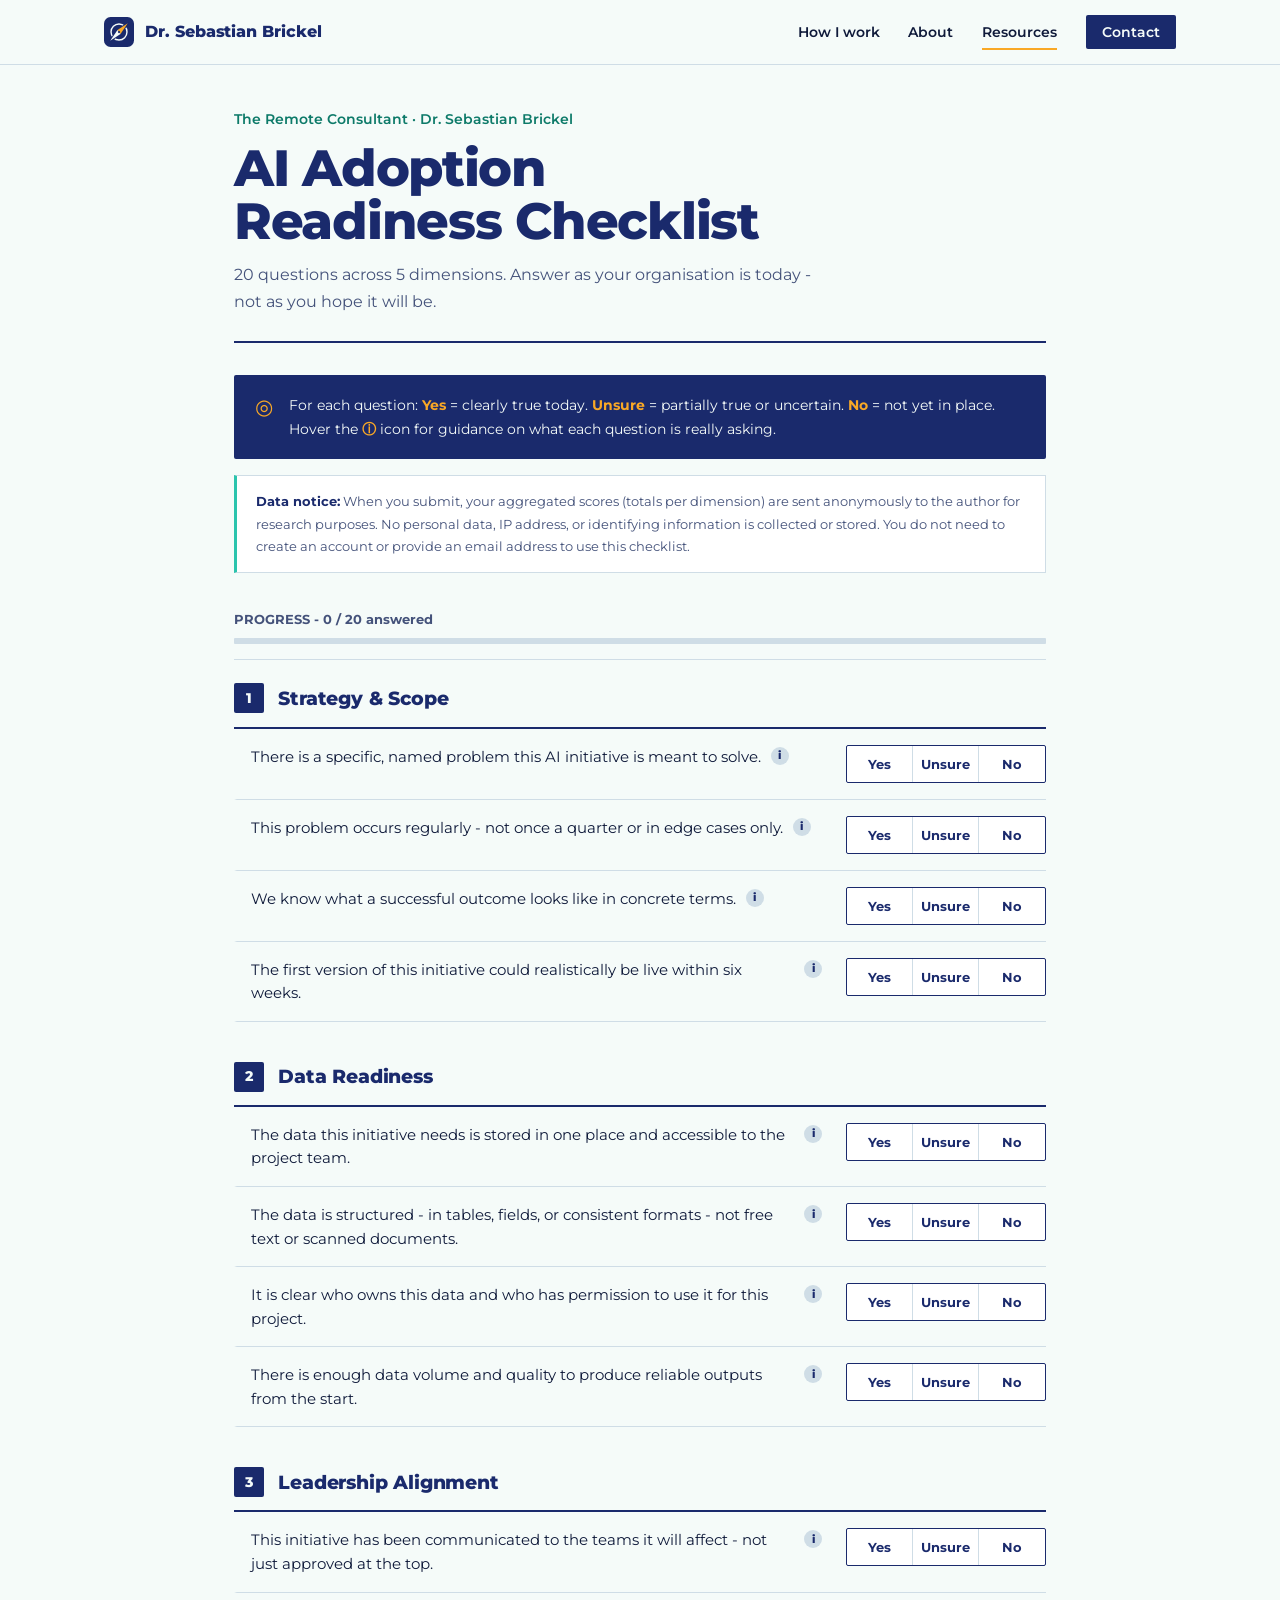
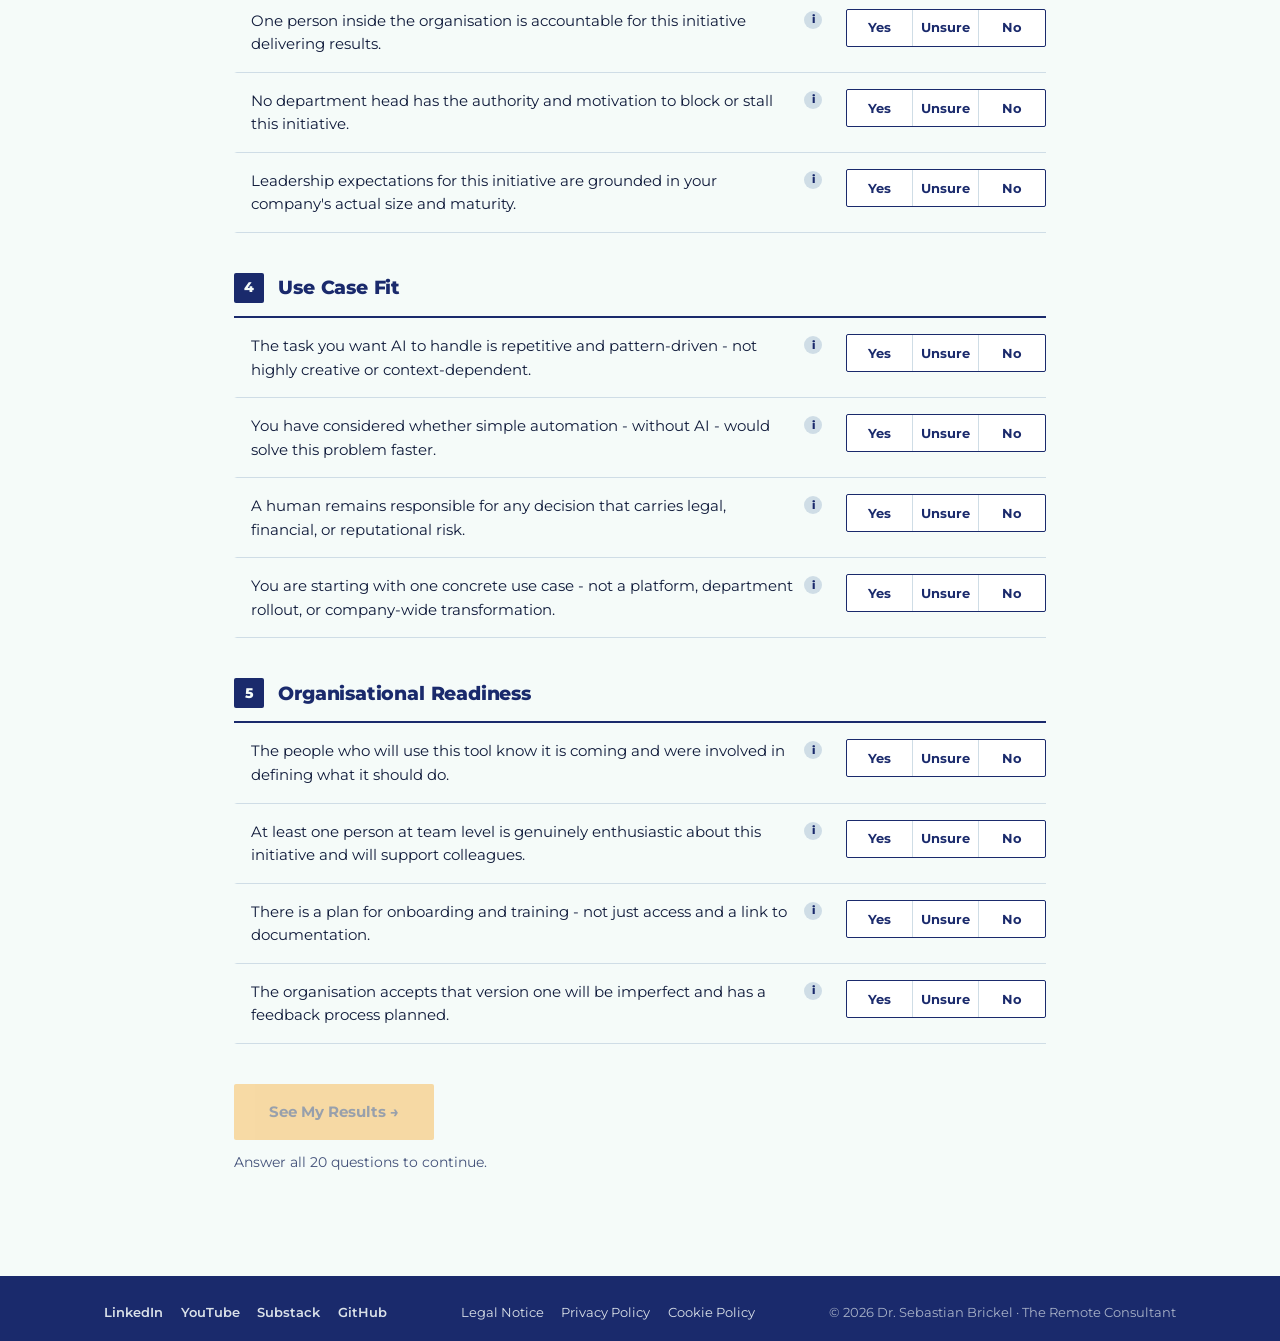
==== commit 6520a2c4: "Add files via upload" ====
--- a/checklist.html
+++ b/checklist.html
@@ -7,23 +7,25 @@
 <meta name="description" content="Free AI Adoption Readiness Checklist by Dr. Sebastian Brickel: 20 questions across 5 dimensions. Find out where your organisation stands before committing time and budget. No email required.">
 <meta property="og:title" content="AI Adoption Readiness Checklist - The Remote Consultant">
 <meta property="og:description" content="20 questions, 5 dimensions, under 5 minutes. Find out if your organisation is ready for AI - no email required.">
-<meta property="og:image" content="https://sbrickel.github.io/images/profile.jpg">
+<meta property="og:image" content="https://sbrickel.github.io/images/share.jpg">
+<meta property="og:image:width" content="1200">
+<meta property="og:image:height" content="630">
 <meta property="og:url" content="https://sbrickel.github.io/checklist.html">
 <meta property="og:type" content="website">
-<meta name="twitter:card" content="summary">
+<meta name="twitter:card" content="summary_large_image">
 <link href="https://fonts.googleapis.com/css2?family=Montserrat:wght@300;400;500;600;800&display=swap" rel="stylesheet">
 
-  <link rel="icon" type="image/svg+xml" href="images/favicon.svg">
-  <link rel="icon" type="image/png" href="images/favicon.png">
-  <link rel="apple-touch-icon" href="images/apple-touch-icon.png">
-  <link rel="stylesheet" href="style.css">
+  <link rel="icon" type="image/svg+xml" href="images/favicon.svg?v=5">
+  <link rel="icon" type="image/png" href="images/favicon.png?v=5">
+  <link rel="apple-touch-icon" href="images/apple-touch-icon.png?v=5">
+  <link rel="stylesheet" href="style.css?v=3">
   <script>document.documentElement.classList.add('js')</script>
 </head>
 <body>
   <a class="skip" href="#main">Skip to content</a>
   <nav class="site-nav" aria-label="Main">
     <div class="wrap">
-      <a href="index.html" class="brand"><svg viewBox="0 0 64 64" width="30" height="30" aria-hidden="true" focusable="false"><rect width="64" height="64" rx="14" fill="#1a2a6c"/><circle cx="32" cy="32" r="25" fill="none" stroke="#2bc4ad" stroke-width="2"/><polygon points="32,6 37,27 58,32 37,37 32,58 27,37 6,32 27,27" fill="#f5fbf9"/><polygon points="32,6 37,27 32,32 27,27" fill="#f9a826"/><circle cx="32" cy="32" r="2.6" fill="#1a2a6c"/></svg>Dr. Sebastian Brickel</a>
+      <a href="index.html" class="brand"><svg viewBox="0 0 64 64" width="30" height="30" aria-hidden="true" focusable="false"><rect width="64" height="64" rx="14" fill="#1a2a6c"/><circle cx="32" cy="32" r="17" fill="none" stroke="#f5fbf9" stroke-width="3.0"/><g transform="translate(32 32) rotate(45)"><polygon points="0,-26.5 5.4,0.9 0,26.5 -5.4,-0.9" fill="#1a2a6c" stroke="#1a2a6c" stroke-width="3.4" stroke-linejoin="round"/><polygon points="0,-26.5 5.4,0.9 -5.4,-0.9" fill="#f9a826"/><polygon points="5.4,0.9 0,26.5 -5.4,-0.9" fill="#f5fbf9"/><circle r="2.3" fill="#1a2a6c"/></g></svg>Dr. Sebastian Brickel</a>
       <button class="nav-toggle" id="nav-toggle" aria-label="Toggle menu" aria-expanded="false">&#9776;</button>
       <ul class="nav-links" id="nav-links">
         <li><a href="index.html#services">How I work</a></li>
@@ -493,6 +495,6 @@
   document.addEventListener('click', () => document.querySelectorAll('.tip-wrap.open').forEach(w => w.classList.remove('open')));
   document.addEventListener('keydown', e => { if (e.key === 'Escape') document.querySelectorAll('.tip-wrap.open').forEach(w => w.classList.remove('open')); });
 </script>
-<script src="site.js"></script>
+<script src="site.js?v=3"></script>
 </body>
 </html>
--- a/style.css
+++ b/style.css
@@ -83,8 +83,6 @@
 
 .rose { width: 100%; max-width: 440px; justify-self: center; display: block; }
 
-.rose .needle { animation: settle 3.2s cubic-bezier(.2,.7,.3,1) both; transform-origin: 0 0; }
-@keyframes settle { 0% { transform: rotate(-62deg); } 38% { transform: rotate(14deg); } 62% { transform: rotate(-6deg); } 82% { transform: rotate(2deg); } 100% { transform: rotate(0deg); } }
 .rise { animation: rise .8s cubic-bezier(.2,.7,.2,1) both; animation-delay: var(--d, 0s); }
 @keyframes rise { from { opacity: 0; transform: translateY(18px); } to { opacity: 1; transform: none; } }
 
@@ -166,8 +164,6 @@
 .contact-lede { margin: 0; font-size: .93rem; color: #e1efec; max-width: 42em; line-height: 1.6; }
 .email-line { margin: .8rem 0 0; font-size: .9rem; display: flex; flex-wrap: wrap; align-items: center; gap: .4rem .8rem; }
 .email-line a { color: var(--teal); }
-.copy-btn { font: inherit; font-size: .8rem; font-weight: 700; color: var(--paper); background: transparent; border: 1.5px solid rgba(245,251,249,.5); border-radius: var(--r); padding: .2rem .7rem; cursor: pointer; }
-.copy-btn:hover { background: var(--paper); color: var(--navy); }
 .foot-actions { display: flex; flex-wrap: wrap; gap: .7rem; justify-content: flex-end; }
 .btn-light { border-color: rgba(245,251,249,.55); color: var(--paper); background: transparent; }
 .btn-light:hover { background: var(--paper); color: var(--navy); }
@@ -177,10 +173,6 @@
 .foot-bottom .legal a { font-weight: 400; }
 .foot-copy { color: rgba(245,251,249,.65); }
 .site-footer.slim { padding-top: .6rem; }
-
-/* TOAST */
-.toast { position: fixed; left: 50%; bottom: 24px; transform: translate(-50%, 20px); background: var(--ink); color: var(--paper); padding: .7rem 1.2rem; border-radius: var(--r); font-size: .88rem; font-weight: 600; opacity: 0; pointer-events: none; transition: opacity .25s, transform .25s; z-index: 100000; max-width: 90vw; }
-.toast.show { opacity: 1; transform: translate(-50%, 0); }
 
 /* COOKIE BANNER */
 #cookie-banner { display: none; position: fixed; bottom: 0; left: 0; right: 0; background: var(--ink); color: var(--paper); padding: 1.1rem 1.5rem; z-index: 99999; font-size: .85rem; line-height: 1.6; }
